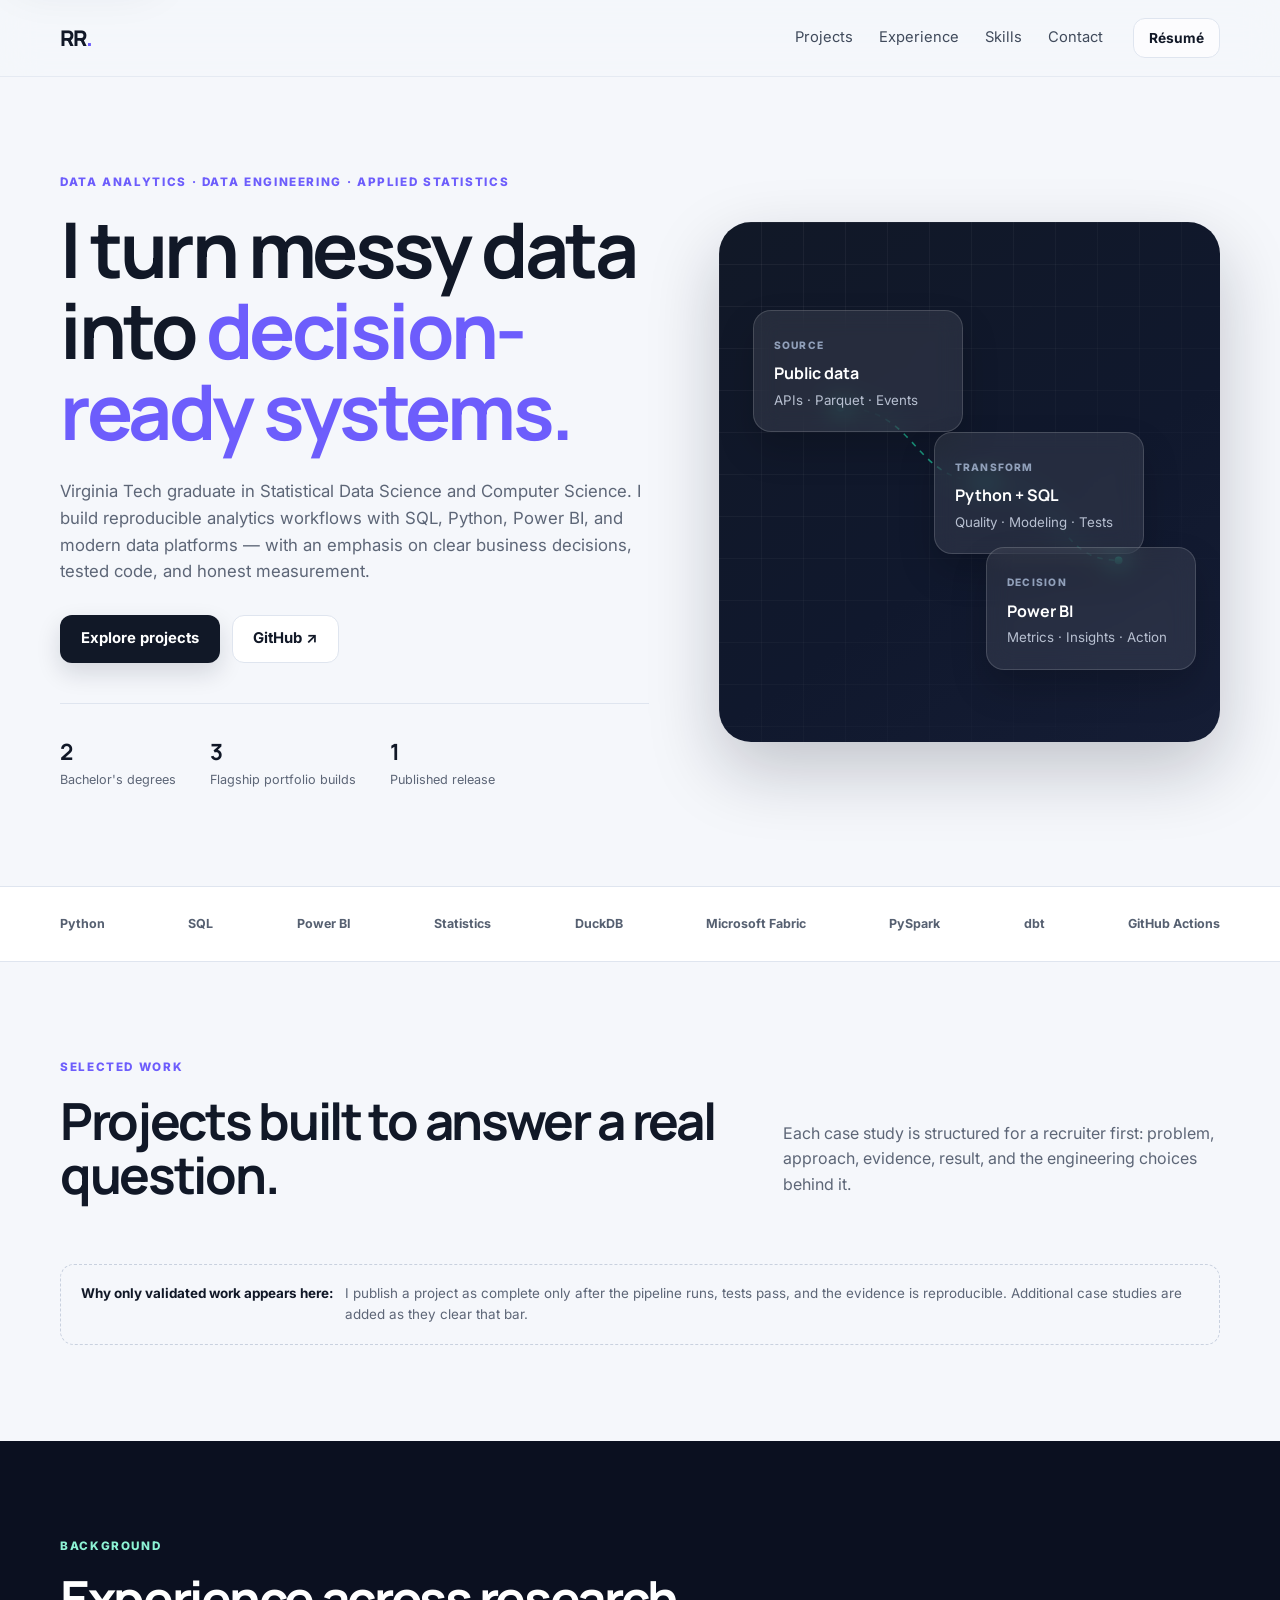
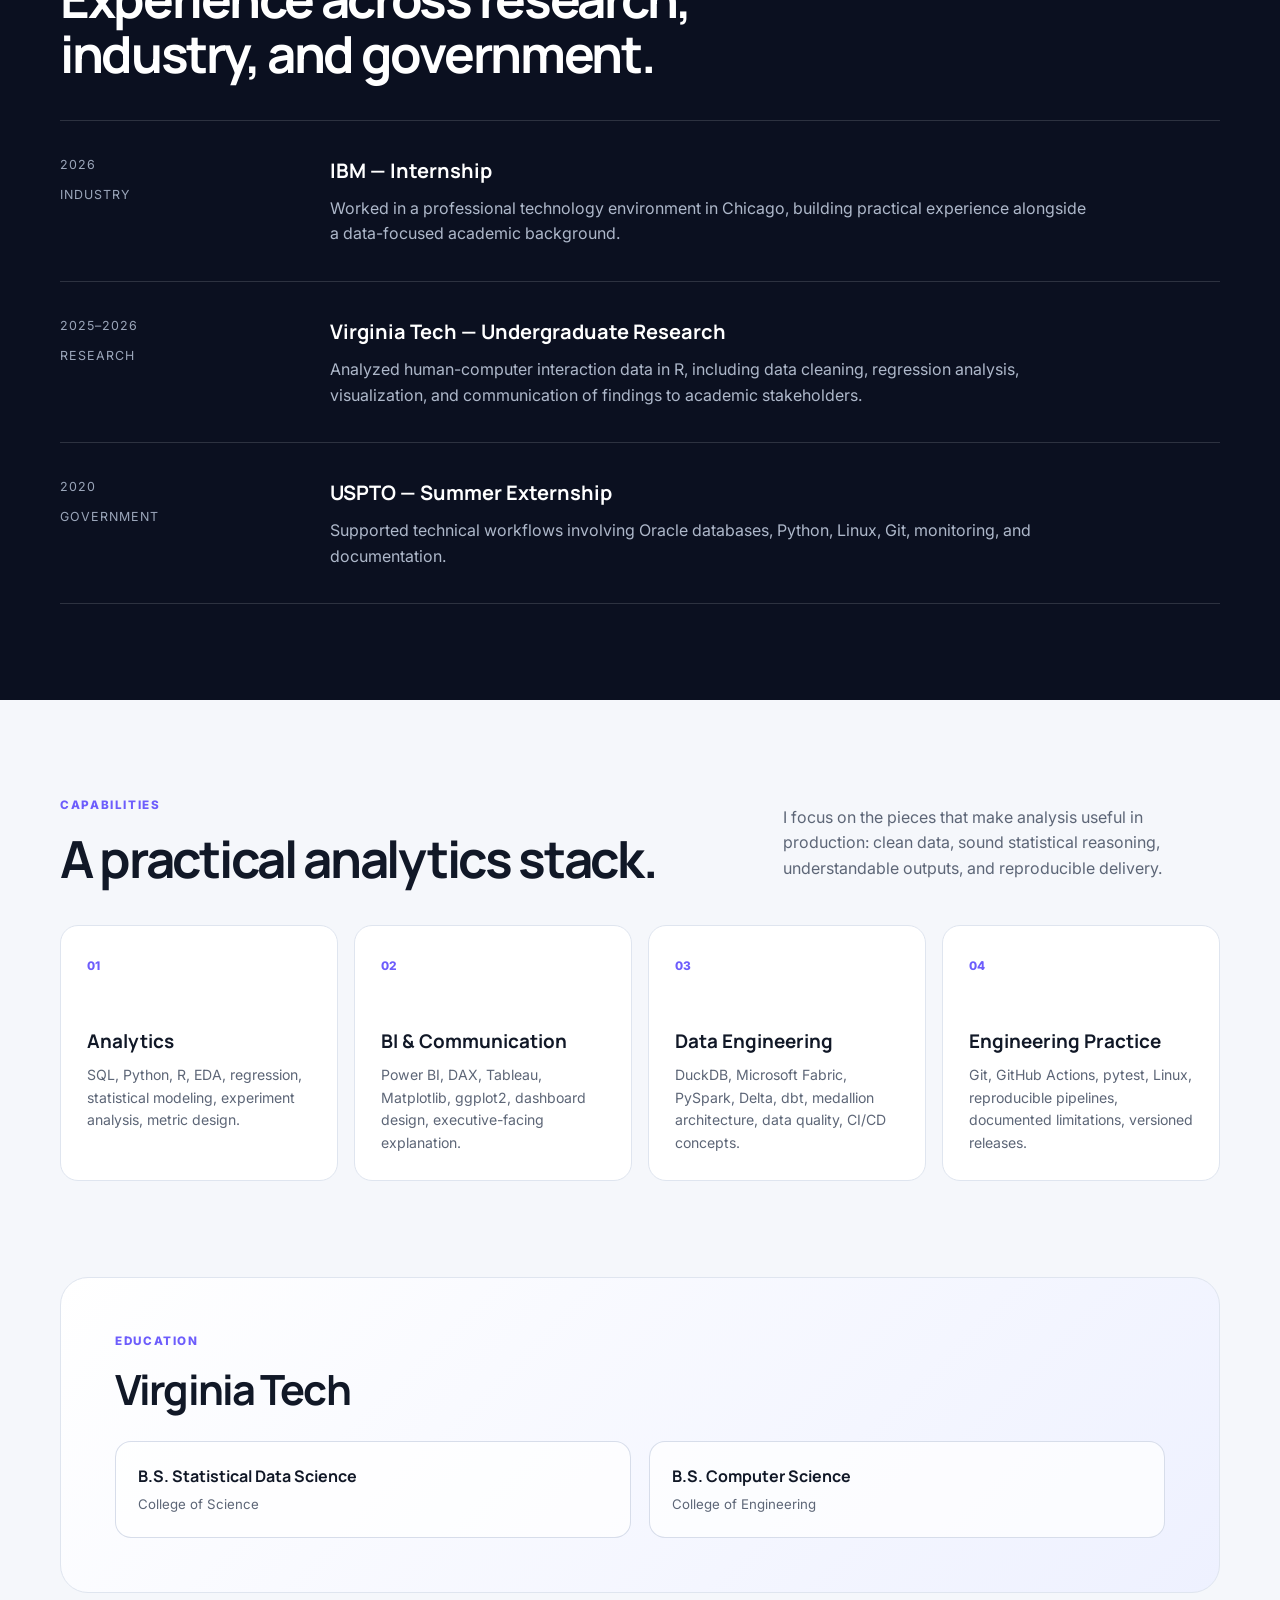
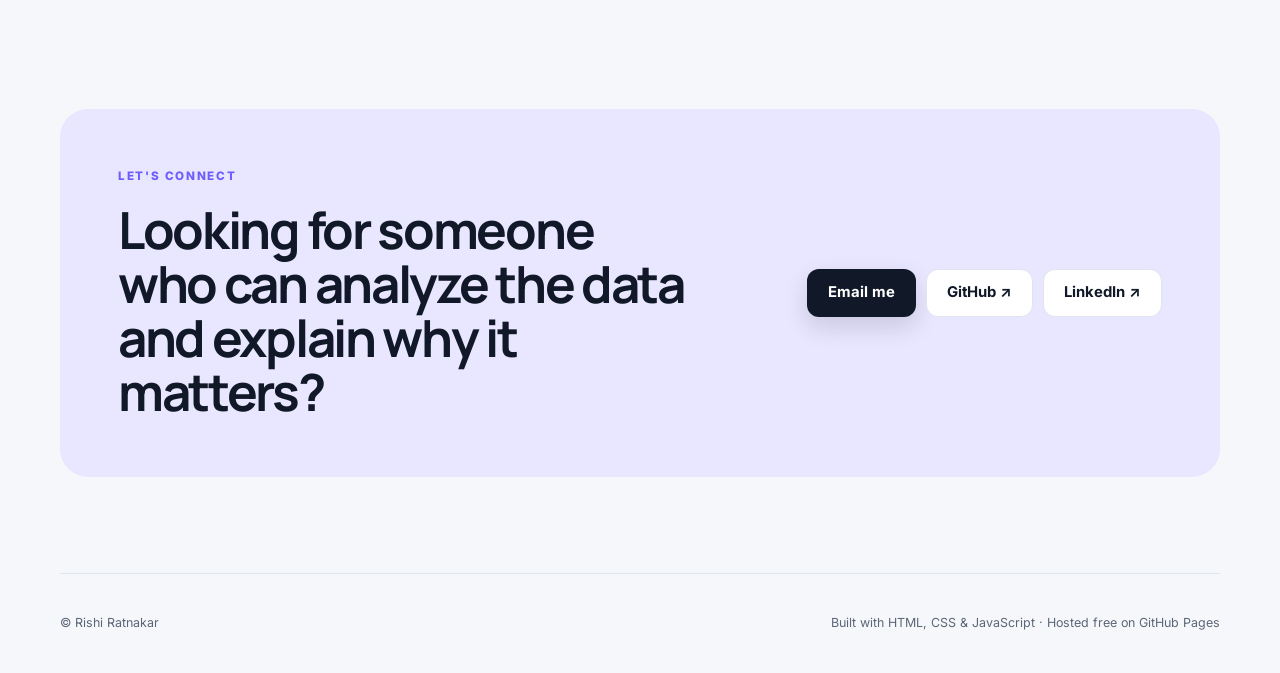
==== index.html @ 507c03f2 "Add portfolio website" ====
<!doctype html>
<html lang="en">
<head>
  <meta charset="utf-8" />
  <meta name="viewport" content="width=device-width, initial-scale=1" />
  <meta name="description" content="Rishi Ratnakar — data analytics, engineering, and applied statistics portfolio." />
  <meta name="theme-color" content="#0b1020" />
  <title>Rishi Ratnakar | Data & Analytics Portfolio</title>
  <link rel="preconnect" href="https://fonts.googleapis.com">
  <link rel="preconnect" href="https://fonts.gstatic.com" crossorigin>
  <link href="https://fonts.googleapis.com/css2?family=Inter:wght@400;500;600;700&family=Manrope:wght@600;700;800&display=swap" rel="stylesheet">
  <link rel="stylesheet" href="styles.css" />
  <script defer src="site-config.js"></script>
  <script defer src="script.js"></script>
</head>
<body>
  <a class="skip-link" href="#main">Skip to content</a>

  <header class="site-header" id="top">
    <nav class="nav shell" aria-label="Primary navigation">
      <a class="brand" href="#top" aria-label="Rishi Ratnakar home">RR<span>.</span></a>
      <div class="nav-links">
        <a href="#projects">Projects</a>
        <a href="#experience">Experience</a>
        <a href="#skills">Skills</a>
        <a href="#contact">Contact</a>
      </div>
      <a class="button button-small button-ghost resume-link" href="assets/Rishi_Ratnakar_Resume.pdf" target="_blank" rel="noopener">Résumé</a>
    </nav>
  </header>

  <main id="main">
    <section class="hero shell section">
      <div class="hero-copy">
        <p class="eyebrow">DATA ANALYTICS · DATA ENGINEERING · APPLIED STATISTICS</p>
        <h1>I turn messy data into <span>decision-ready systems.</span></h1>
        <p class="hero-lede">Virginia Tech graduate in Statistical Data Science and Computer Science. I build reproducible analytics workflows with SQL, Python, Power BI, and modern data platforms — with an emphasis on clear business decisions, tested code, and honest measurement.</p>
        <div class="hero-actions">
          <a class="button button-primary" href="#projects">Explore projects</a>
          <a class="button button-secondary github-profile" href="https://github.com/RishiRatnakarData" target="_blank" rel="noopener">GitHub ↗</a>
        </div>
        <div class="hero-proof" aria-label="Portfolio strengths">
          <div><strong>2</strong><span>Bachelor's degrees</span></div>
          <div><strong>3</strong><span>Flagship portfolio builds</span></div>
          <div><strong>1</strong><span>Published release</span></div>
        </div>
      </div>

      <div class="hero-visual" aria-label="Illustration of an analytics workflow">
        <div class="visual-grid"></div>
        <div class="pipeline-card source-card">
          <span class="card-kicker">SOURCE</span>
          <strong>Public data</strong>
          <small>APIs · Parquet · Events</small>
        </div>
        <div class="pipeline-card transform-card">
          <span class="card-kicker">TRANSFORM</span>
          <strong>Python + SQL</strong>
          <small>Quality · Modeling · Tests</small>
        </div>
        <div class="pipeline-card decision-card">
          <span class="card-kicker">DECISION</span>
          <strong>Power BI</strong>
          <small>Metrics · Insights · Action</small>
        </div>
        <svg class="pipeline-lines" viewBox="0 0 640 520" aria-hidden="true">
          <path d="M155 165 C255 165 245 260 340 260" />
          <path d="M340 260 C445 260 420 360 510 360" />
          <circle cx="155" cy="165" r="5" /><circle cx="340" cy="260" r="5" /><circle cx="510" cy="360" r="5" />
        </svg>
      </div>
    </section>

    <section class="strip" aria-label="Technology summary">
      <div class="shell tech-strip">
        <span>Python</span><span>SQL</span><span>Power BI</span><span>Statistics</span><span>DuckDB</span><span>Microsoft Fabric</span><span>PySpark</span><span>dbt</span><span>GitHub Actions</span>
      </div>
    </section>

    <section class="section shell" id="projects">
      <div class="section-heading">
        <div>
          <p class="eyebrow">SELECTED WORK</p>
          <h2>Projects built to answer a real question.</h2>
        </div>
        <p>Each case study is structured for a recruiter first: problem, approach, evidence, result, and the engineering choices behind it.</p>
      </div>

      <div class="project-grid" id="project-grid" aria-live="polite"></div>

      <div class="project-note">
        <strong>Why only validated work appears here:</strong>
        <span>I publish a project as complete only after the pipeline runs, tests pass, and the evidence is reproducible. Additional case studies are added as they clear that bar.</span>
      </div>
    </section>

    <section class="section section-dark" id="experience">
      <div class="shell">
        <div class="section-heading inverted">
          <div>
            <p class="eyebrow">BACKGROUND</p>
            <h2>Experience across research, industry, and government.</h2>
          </div>
        </div>

        <div class="timeline">
          <article class="timeline-item">
            <div class="timeline-meta"><span>2026</span><span>Industry</span></div>
            <div><h3>IBM — Internship</h3><p>Worked in a professional technology environment in Chicago, building practical experience alongside a data-focused academic background.</p></div>
          </article>
          <article class="timeline-item">
            <div class="timeline-meta"><span>2025–2026</span><span>Research</span></div>
            <div><h3>Virginia Tech — Undergraduate Research</h3><p>Analyzed human-computer interaction data in R, including data cleaning, regression analysis, visualization, and communication of findings to academic stakeholders.</p></div>
          </article>
          <article class="timeline-item">
            <div class="timeline-meta"><span>2020</span><span>Government</span></div>
            <div><h3>USPTO — Summer Externship</h3><p>Supported technical workflows involving Oracle databases, Python, Linux, Git, monitoring, and documentation.</p></div>
          </article>
        </div>
      </div>
    </section>

    <section class="section shell" id="skills">
      <div class="section-heading">
        <div>
          <p class="eyebrow">CAPABILITIES</p>
          <h2>A practical analytics stack.</h2>
        </div>
        <p>I focus on the pieces that make analysis useful in production: clean data, sound statistical reasoning, understandable outputs, and reproducible delivery.</p>
      </div>

      <div class="skills-grid">
        <article class="skill-card"><span>01</span><h3>Analytics</h3><p>SQL, Python, R, EDA, regression, statistical modeling, experiment analysis, metric design.</p></article>
        <article class="skill-card"><span>02</span><h3>BI & Communication</h3><p>Power BI, DAX, Tableau, Matplotlib, ggplot2, dashboard design, executive-facing explanation.</p></article>
        <article class="skill-card"><span>03</span><h3>Data Engineering</h3><p>DuckDB, Microsoft Fabric, PySpark, Delta, dbt, medallion architecture, data quality, CI/CD concepts.</p></article>
        <article class="skill-card"><span>04</span><h3>Engineering Practice</h3><p>Git, GitHub Actions, pytest, Linux, reproducible pipelines, documented limitations, versioned releases.</p></article>
      </div>
    </section>

    <section class="section shell education">
      <div class="education-card">
        <p class="eyebrow">EDUCATION</p>
        <h2>Virginia Tech</h2>
        <div class="degree-grid">
          <div><strong>B.S. Statistical Data Science</strong><span>College of Science</span></div>
          <div><strong>B.S. Computer Science</strong><span>College of Engineering</span></div>
        </div>
      </div>
    </section>

    <section class="section contact-section" id="contact">
      <div class="shell contact-card">
        <div>
          <p class="eyebrow">LET'S CONNECT</p>
          <h2>Looking for someone who can analyze the data and explain why it matters?</h2>
        </div>
        <div class="contact-actions">
          <a class="button button-primary email-link" href="mailto:torishiratnakar@gmail.com">Email me</a>
          <a class="button button-secondary github-profile" href="https://github.com/RishiRatnakarData" target="_blank" rel="noopener">GitHub ↗</a>
          <a class="button button-secondary linkedin-link" href="#" target="_blank" rel="noopener" hidden>LinkedIn ↗</a>
        </div>
      </div>
    </section>
  </main>

  <footer class="footer shell">
    <span>© <span id="year"></span> Rishi Ratnakar</span>
    <span>Built with HTML, CSS & JavaScript · Hosted free on GitHub Pages</span>
  </footer>
</body>
</html>
---- styles.css ----
:root {
  --bg: #f5f7fb;
  --surface: #ffffff;
  --surface-2: #eef2f8;
  --ink: #111827;
  --muted: #5d6677;
  --line: #dfe5ef;
  --dark: #0b1020;
  --dark-2: #10182d;
  --accent: #6d5dfc;
  --accent-2: #21d4a7;
  --accent-soft: #ece9ff;
  --max: 1160px;
  --radius: 22px;
  --shadow: 0 18px 50px rgba(27, 36, 56, 0.09);
}

* { box-sizing: border-box; }
html { scroll-behavior: smooth; }
body { margin: 0; background: var(--bg); color: var(--ink); font-family: Inter, system-ui, sans-serif; line-height: 1.6; }
a { color: inherit; text-decoration: none; }
button, a { -webkit-tap-highlight-color: transparent; }
.shell { width: min(calc(100% - 40px), var(--max)); margin-inline: auto; }
.section { padding: 96px 0; }
.skip-link { position: fixed; left: 16px; top: -80px; padding: 10px 14px; background: #fff; z-index: 999; border-radius: 10px; box-shadow: var(--shadow); }
.skip-link:focus { top: 16px; }

.site-header { position: sticky; top: 0; z-index: 50; backdrop-filter: blur(18px); background: rgba(245,247,251,.82); border-bottom: 1px solid rgba(223,229,239,.72); }
.nav { min-height: 76px; display: flex; align-items: center; gap: 30px; }
.brand { font-family: Manrope, sans-serif; font-weight: 800; font-size: 1.35rem; letter-spacing: -0.04em; }
.brand span { color: var(--accent); }
.nav-links { display: flex; gap: 26px; margin-left: auto; font-size: .92rem; color: #414b5c; }
.nav-links a:hover { color: var(--ink); }

.button { display: inline-flex; align-items: center; justify-content: center; min-height: 48px; padding: 0 20px; border-radius: 12px; font-weight: 700; font-size: .93rem; transition: transform .18s ease, box-shadow .18s ease, background .18s ease; border: 1px solid transparent; }
.button:hover { transform: translateY(-2px); }
.button-primary { background: var(--ink); color: #fff; box-shadow: 0 10px 24px rgba(17,24,39,.14); }
.button-primary:hover { background: #253045; }
.button-secondary { background: #fff; border-color: var(--line); }
.button-secondary:hover { box-shadow: var(--shadow); }
.button-ghost { border-color: var(--line); background: rgba(255,255,255,.6); }
.button-small { min-height: 40px; padding: 0 15px; font-size: .86rem; }

.hero { min-height: 690px; display: grid; grid-template-columns: 1.08fr .92fr; align-items: center; gap: 70px; }
.eyebrow { margin: 0 0 16px; color: var(--accent); font-weight: 800; letter-spacing: .14em; font-size: .73rem; }
.hero h1, .section-heading h2, .education-card h2, .contact-card h2 { font-family: Manrope, sans-serif; letter-spacing: -.045em; line-height: 1.06; }
.hero h1 { margin: 0; font-size: clamp(3.2rem, 6vw, 5.8rem); max-width: 780px; }
.hero h1 span { color: var(--accent); }
.hero-lede { color: var(--muted); max-width: 690px; font-size: 1.05rem; margin: 26px 0 30px; }
.hero-actions { display: flex; gap: 12px; flex-wrap: wrap; }
.hero-proof { display: flex; gap: 34px; margin-top: 40px; padding-top: 30px; border-top: 1px solid var(--line); }
.hero-proof div { display: flex; flex-direction: column; }
.hero-proof strong { font-family: Manrope; font-size: 1.4rem; }
.hero-proof span { color: var(--muted); font-size: .79rem; }

.hero-visual { position: relative; height: 520px; background: linear-gradient(145deg,#111827,#10182d 58%,#151d35); border-radius: 32px; overflow: hidden; box-shadow: 0 28px 70px rgba(13, 20, 37, .22); }
.visual-grid { position: absolute; inset: 0; background-image: linear-gradient(rgba(255,255,255,.055) 1px, transparent 1px), linear-gradient(90deg,rgba(255,255,255,.055) 1px,transparent 1px); background-size: 42px 42px; mask-image: linear-gradient(to bottom right,#000,transparent); }
.pipeline-card { position: absolute; z-index: 2; width: 210px; padding: 20px; border: 1px solid rgba(255,255,255,.15); background: rgba(255,255,255,.09); backdrop-filter: blur(12px); color: #fff; border-radius: 18px; box-shadow: 0 18px 36px rgba(0,0,0,.18); }
.pipeline-card strong, .pipeline-card small { display: block; }
.pipeline-card strong { margin: 5px 0 3px; font-family: Manrope; }
.pipeline-card small { color: #b8c0d1; }
.card-kicker { color: #91a0ba; font-weight: 800; letter-spacing: .12em; font-size: .64rem; }
.source-card { left: 34px; top: 88px; }
.transform-card { left: 215px; top: 210px; }
.decision-card { right: 24px; bottom: 72px; }
.pipeline-lines { position: absolute; inset: 0; width: 100%; height: 100%; }
.pipeline-lines path { stroke: var(--accent-2); stroke-width: 2; fill: none; stroke-dasharray: 7 8; opacity: .7; }
.pipeline-lines circle { fill: var(--accent-2); }

.strip { background: #fff; border-block: 1px solid var(--line); }
.tech-strip { min-height: 74px; display: flex; gap: 28px; align-items: center; justify-content: space-between; overflow-x: auto; color: #566071; font-weight: 700; font-size: .78rem; white-space: nowrap; }

.section-heading { display: grid; grid-template-columns: 1fr .65fr; gap: 50px; align-items: end; margin-bottom: 40px; }
.section-heading h2 { margin: 0; font-size: clamp(2.2rem,4vw,3.6rem); max-width: 740px; }
.section-heading > p { color: var(--muted); margin: 0 0 4px; }

.project-grid { display: grid; grid-template-columns: repeat(12,1fr); gap: 22px; }
.project-card { grid-column: span 6; background: var(--surface); border: 1px solid var(--line); border-radius: var(--radius); overflow: hidden; box-shadow: 0 4px 18px rgba(33,43,63,.03); transition: transform .2s ease, box-shadow .2s ease; }
.project-card:hover { transform: translateY(-4px); box-shadow: var(--shadow); }
.project-card.featured { grid-column: span 12; display: grid; grid-template-columns: 1.05fr .95fr; }
.project-art { min-height: 290px; position: relative; padding: 28px; background: linear-gradient(145deg,#111827,#16203a); overflow: hidden; }
.project-card.featured .project-art { min-height: 440px; }
.project-art::before { content:""; position:absolute; width: 310px; height:310px; border-radius:50%; background: radial-gradient(circle,var(--accent) 0,transparent 67%); opacity:.25; right:-90px; top:-90px; }
.mock-dashboard { position:absolute; inset: 72px 28px 28px; display:grid; grid-template-columns:.8fr 1.2fr; grid-template-rows: 1fr 1fr; gap:10px; transform: rotate(-1.6deg); }
.mock-panel { border-radius: 12px; background: rgba(255,255,255,.10); border:1px solid rgba(255,255,255,.12); padding:12px; }
.mock-panel.wide { grid-row: span 2; }
.mock-bars { height:100%; display:flex; gap:8px; align-items:end; }
.mock-bars i { display:block; width:18%; border-radius:5px 5px 2px 2px; background: linear-gradient(var(--accent-2),rgba(33,212,167,.24)); }
.mock-bars i:nth-child(1){height:46%}.mock-bars i:nth-child(2){height:78%}.mock-bars i:nth-child(3){height:59%}.mock-bars i:nth-child(4){height:88%}.mock-bars i:nth-child(5){height:68%}
.mock-line { position:relative; height:100%; }
.mock-line::after { content:""; position:absolute; inset:45% 8% auto; height:2px; background:var(--accent); transform:rotate(-8deg); box-shadow: 45px 8px 0 var(--accent),90px -4px 0 var(--accent); }
.mock-stat { display:flex; flex-direction:column; justify-content:center; }
.mock-stat strong { color:#fff; font-family:Manrope; font-size:1.75rem; }.mock-stat span{color:#aeb8ca;font-size:.7rem}
.project-number { position:relative; z-index:2; color:#8895aa; font-weight:800; letter-spacing:.12em; font-size:.68rem; }
.project-body { padding: 30px; display: flex; flex-direction: column; }
.project-status { width:max-content; border-radius:999px; padding:7px 10px; background:#e9fbf5; color:#11725b; font-size:.68rem; font-weight:800; letter-spacing:.08em; }
.project-body h3 { margin: 16px 0 10px; font-family: Manrope; font-size: 1.65rem; line-height:1.18; letter-spacing:-.025em; }
.project-body p { margin:0; color:var(--muted); }
.project-tags { display:flex; flex-wrap:wrap; gap:7px; margin:20px 0 26px; }
.project-tags span { border:1px solid var(--line); border-radius:999px; padding:6px 9px; font-size:.72rem; color:#4c5668; background:#fafbfe; }
.project-links { display:flex; gap:16px; margin-top:auto; font-weight:800; font-size:.83rem; }
.project-links a:hover { color:var(--accent); }
.project-note { margin-top:22px; display:flex; gap:12px; align-items:flex-start; padding:18px 20px; border:1px dashed #c9d1df; border-radius:14px; color:var(--muted); font-size:.84rem; }
.project-note strong { color:var(--ink); flex:none; }

.section-dark { background: var(--dark); color:#fff; }
.inverted .eyebrow { color:#8df2d4; }.inverted h2{color:#fff}
.timeline { border-top:1px solid rgba(255,255,255,.14); }
.timeline-item { display:grid; grid-template-columns: 220px 1fr; gap:50px; padding:34px 0; border-bottom:1px solid rgba(255,255,255,.14); }
.timeline-meta { display:flex; gap:10px; flex-direction:column; color:#9ba6ba; font-size:.78rem; text-transform:uppercase; letter-spacing:.08em; }
.timeline-item h3 { margin:0 0 9px; font-family:Manrope; font-size:1.25rem; }
.timeline-item p { margin:0; max-width:760px; color:#aeb8ca; }

.skills-grid { display:grid; grid-template-columns:repeat(4,1fr); gap:16px; }
.skill-card { background:#fff; border:1px solid var(--line); border-radius:18px; padding:26px; min-height:250px; }
.skill-card > span { color:var(--accent); font-weight:800; font-size:.74rem; }
.skill-card h3 { font-family:Manrope; margin:48px 0 8px; font-size:1.18rem; }.skill-card p{margin:0;color:var(--muted);font-size:.88rem}

.education { padding-top: 0; }
.education-card { padding:54px; background:linear-gradient(135deg,#fff,#eef1ff); border:1px solid var(--line); border-radius:28px; }
.education-card h2 { font-size:2.6rem; margin:0 0 30px; }
.degree-grid { display:grid; grid-template-columns:1fr 1fr; gap:18px; }
.degree-grid div { display:flex; flex-direction:column; padding:22px; background:rgba(255,255,255,.72); border:1px solid rgba(209,216,231,.85); border-radius:16px; }
.degree-grid strong { font-family:Manrope; }.degree-grid span{color:var(--muted);font-size:.83rem;margin-top:4px}

.contact-section { padding-top: 20px; }
.contact-card { display:grid; grid-template-columns:1.15fr .85fr; gap:40px; align-items:center; padding:58px; border-radius:28px; background:#e9e6ff; }
.contact-card h2 { margin:0; font-size:clamp(2rem,4vw,3.3rem); }
.contact-actions { display:flex; flex-wrap:wrap; justify-content:flex-end; gap:10px; }
.footer { min-height:100px; display:flex; align-items:center; justify-content:space-between; gap:20px; color:var(--muted); font-size:.78rem; border-top:1px solid var(--line); }

@media (max-width: 900px) {
  .section { padding:72px 0; }
  .nav-links { display:none; }
  .nav .resume-link { margin-left:auto; }
  .hero { grid-template-columns:1fr; gap:34px; padding-top:70px; }
  .hero-visual { height:450px; }
  .section-heading { grid-template-columns:1fr; gap:16px; }
  .project-card, .project-card.featured { grid-column:span 12; display:block; }
  .skills-grid { grid-template-columns:1fr 1fr; }
  .contact-card { grid-template-columns:1fr; }
  .contact-actions { justify-content:flex-start; }
}

@media (max-width: 620px) {
  .shell { width:min(calc(100% - 26px),var(--max)); }
  .hero { min-height:auto; }
  .hero h1 { font-size:3rem; }
  .hero-proof { gap:18px; flex-wrap:wrap; }
  .hero-visual { height:390px; }
  .pipeline-card { width:180px; padding:16px; }
  .source-card {left:16px;top:55px}.transform-card{left:100px;top:165px}.decision-card{right:14px;bottom:42px}
  .timeline-item { grid-template-columns:1fr; gap:14px; }
  .timeline-meta { flex-direction:row; }
  .skills-grid, .degree-grid { grid-template-columns:1fr; }
  .skill-card { min-height:210px; }
  .education-card, .contact-card { padding:30px 24px; }
  .project-note { flex-direction:column; }
  .footer { flex-direction:column; align-items:flex-start; justify-content:center; padding:24px 0; }
}

@media (prefers-reduced-motion: reduce) {
  * { scroll-behavior:auto !important; transition:none !important; }
}
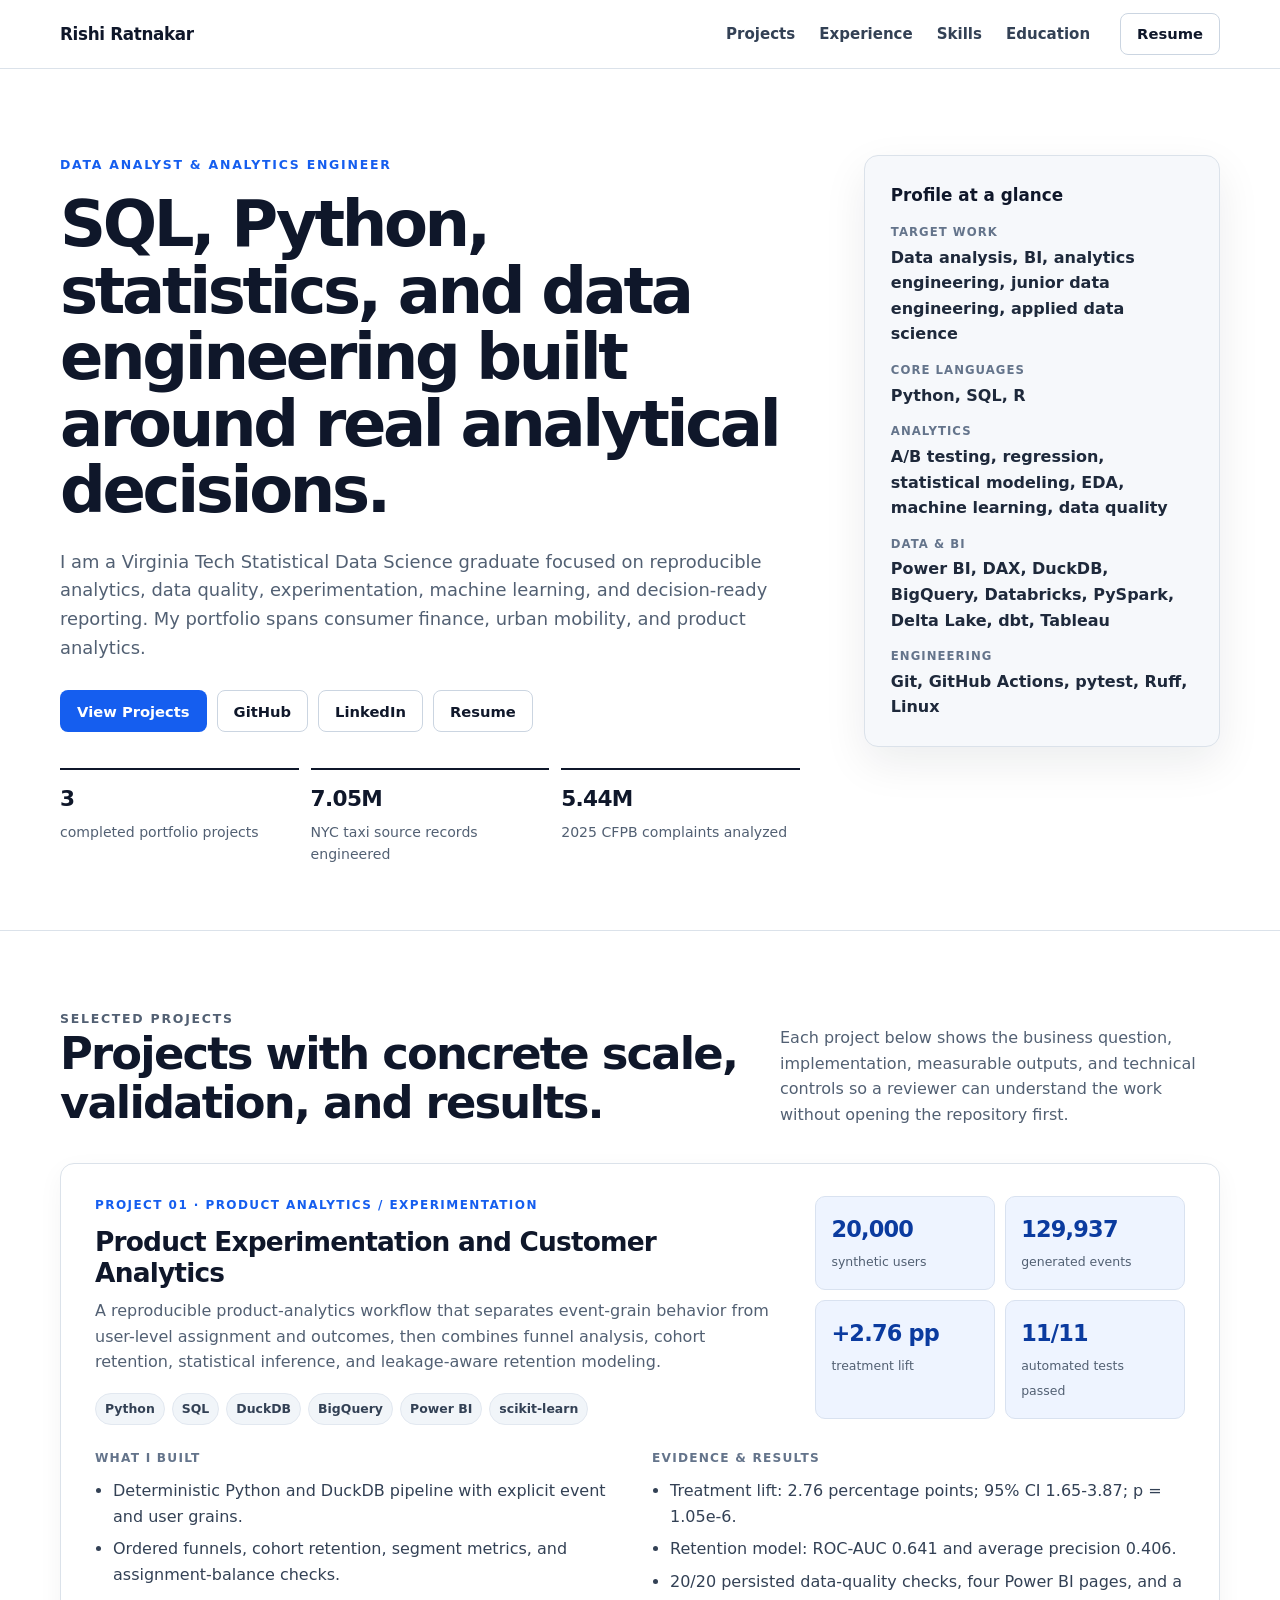
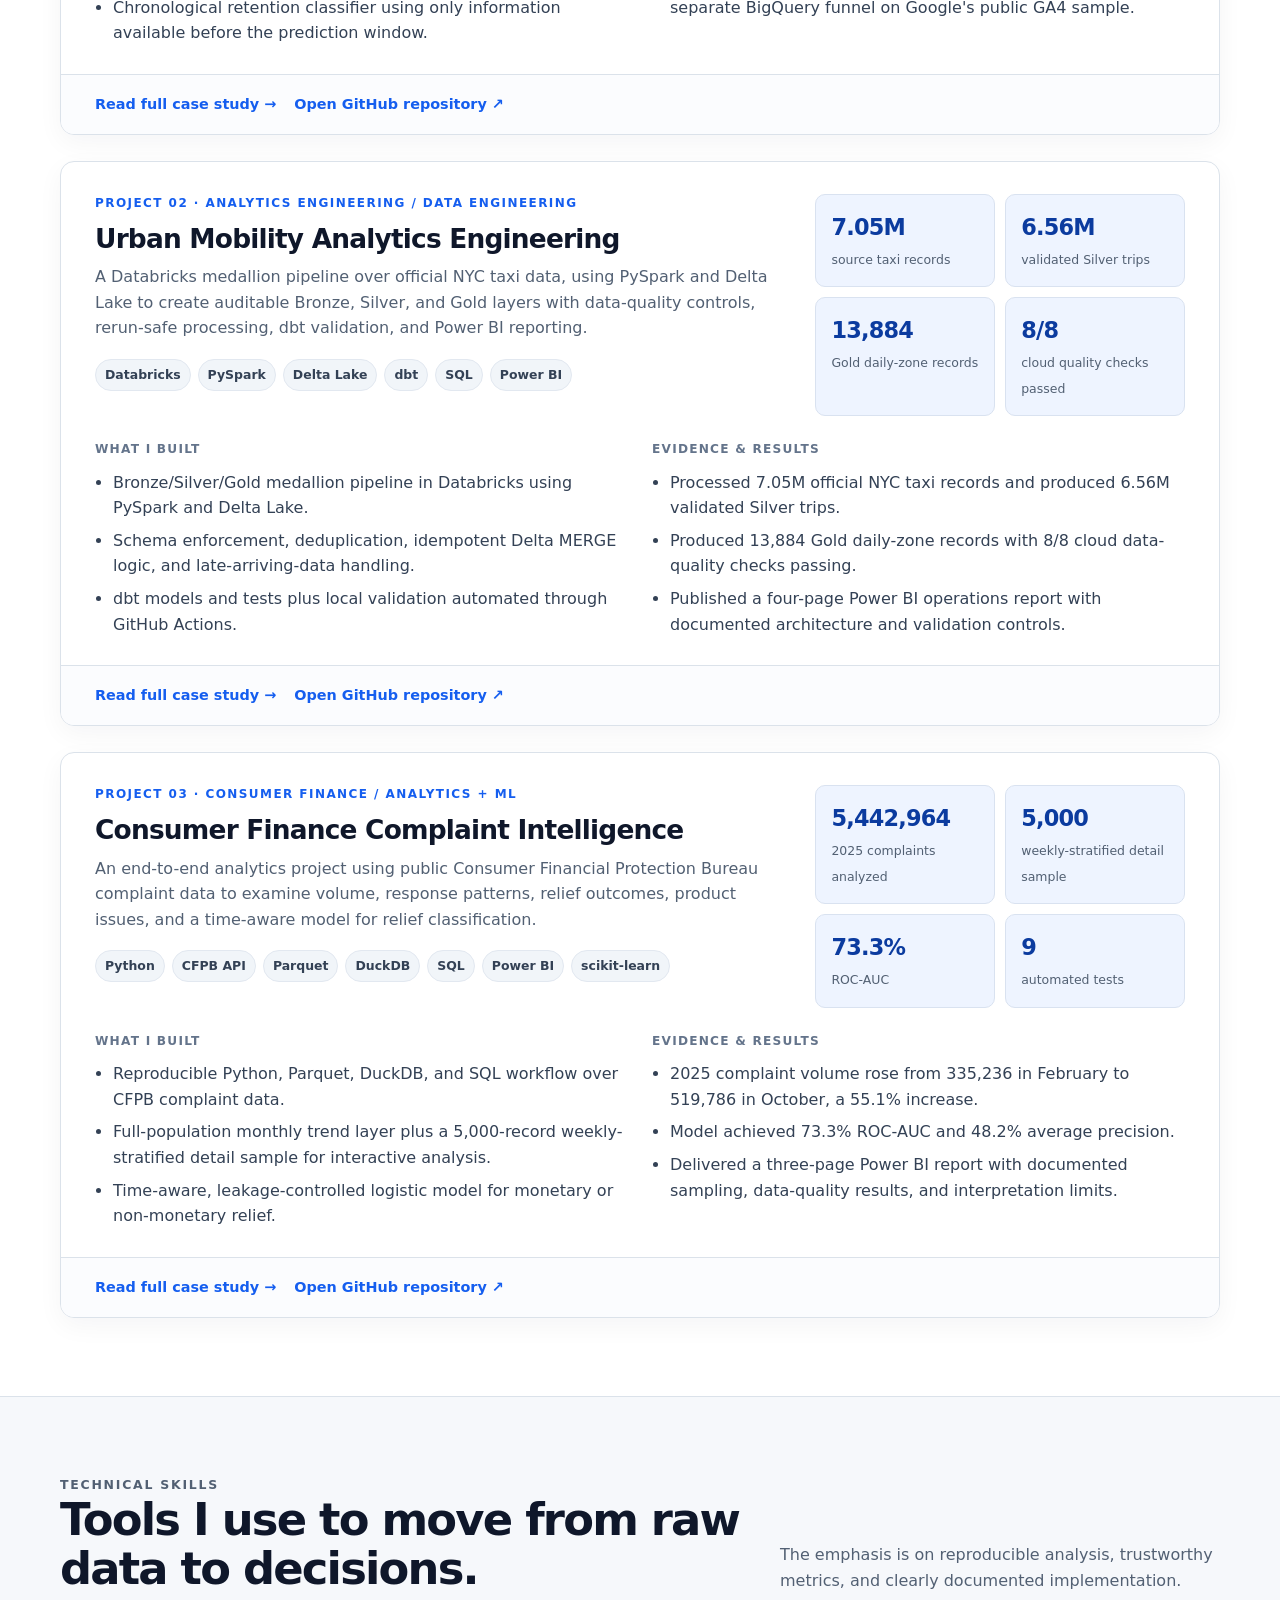
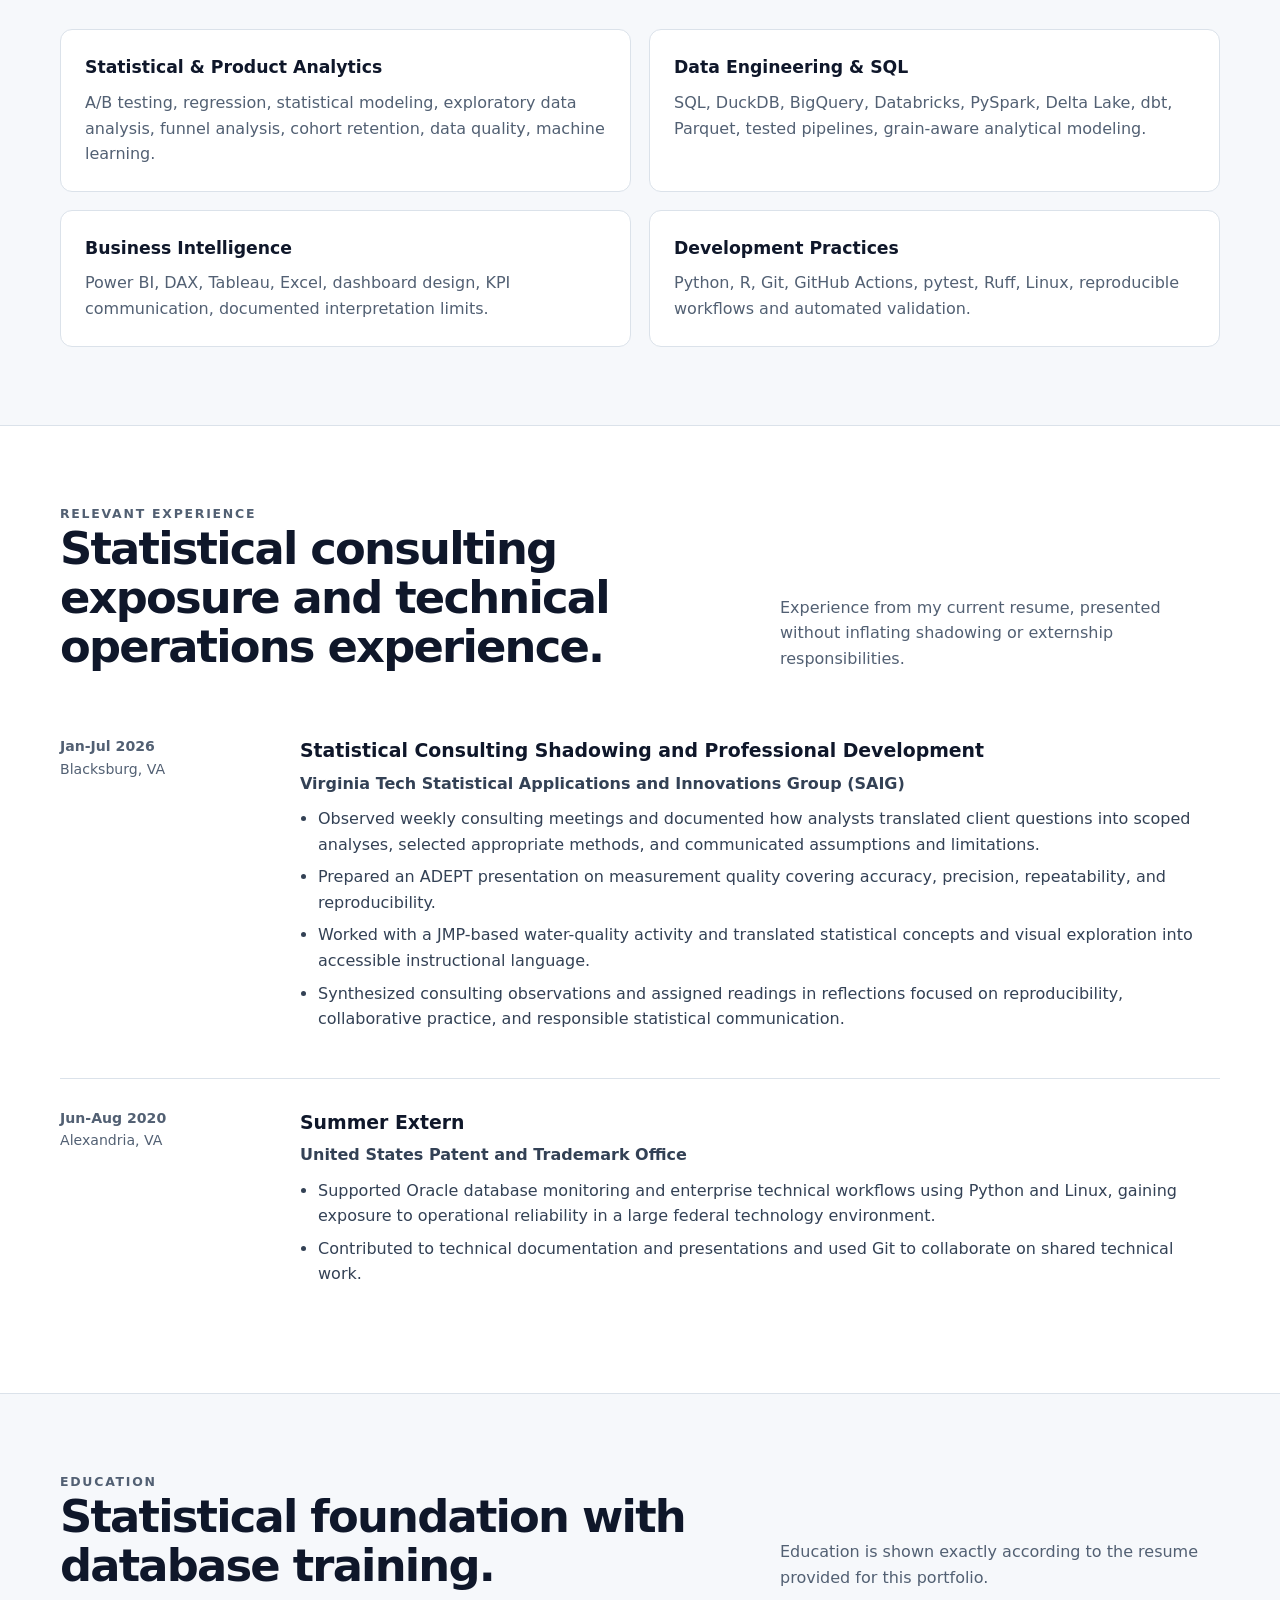
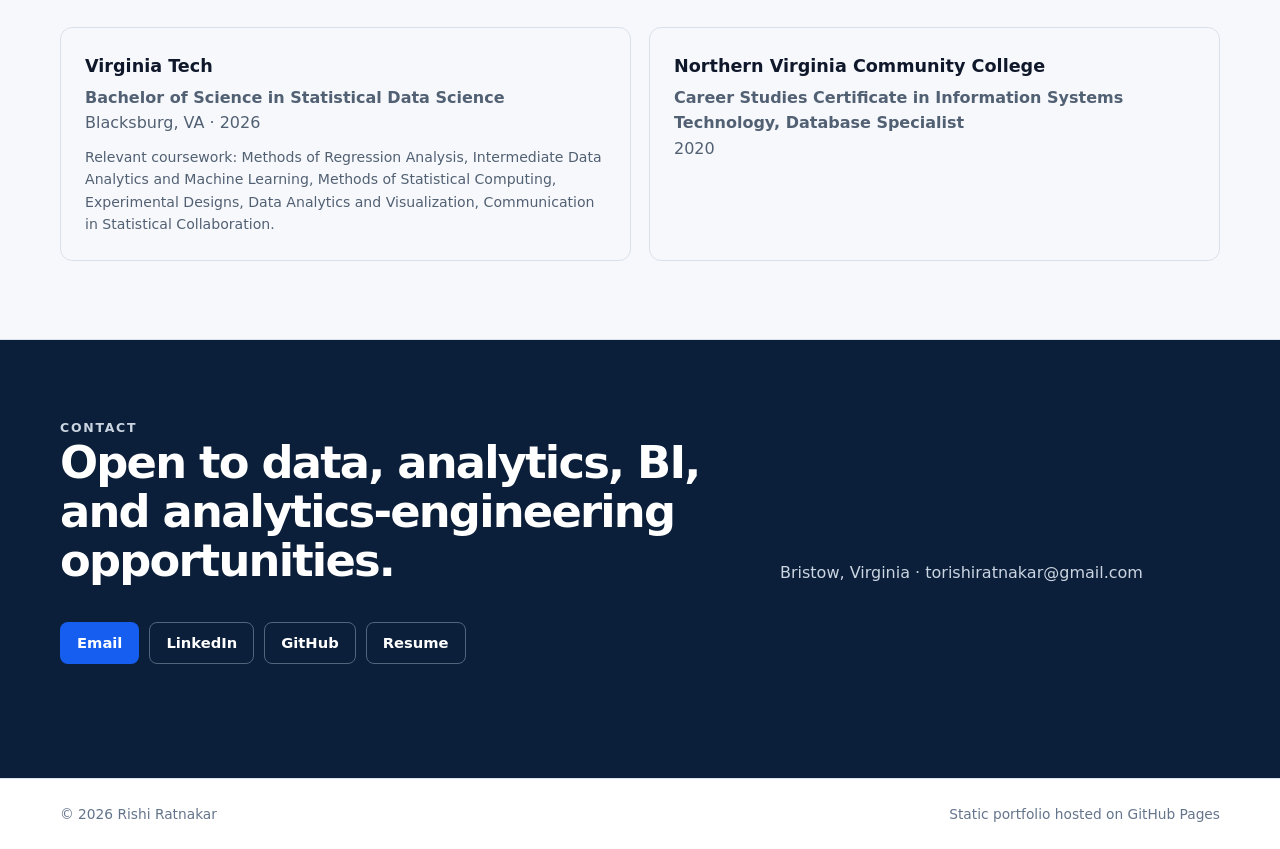
==== commit 92befc1b: "Update professional portfolio website" ====
--- a/index.html
+++ b/index.html
@@ -1,171 +1,171 @@
 <!doctype html>
 <html lang="en">
 <head>
-  <meta charset="utf-8" />
-  <meta name="viewport" content="width=device-width, initial-scale=1" />
-  <meta name="description" content="Rishi Ratnakar — data analytics, engineering, and applied statistics portfolio." />
-  <meta name="theme-color" content="#0b1020" />
-  <title>Rishi Ratnakar | Data & Analytics Portfolio</title>
-  <link rel="preconnect" href="https://fonts.googleapis.com">
-  <link rel="preconnect" href="https://fonts.gstatic.com" crossorigin>
-  <link href="https://fonts.googleapis.com/css2?family=Inter:wght@400;500;600;700&family=Manrope:wght@600;700;800&display=swap" rel="stylesheet">
-  <link rel="stylesheet" href="styles.css" />
-  <script defer src="site-config.js"></script>
-  <script defer src="script.js"></script>
+  <meta charset="utf-8">
+  <meta name="viewport" content="width=device-width,initial-scale=1">
+  <meta name="description" content="Rishi Ratnakar - Data Analyst and Analytics Engineer portfolio featuring product experimentation, urban mobility engineering, and consumer finance analytics projects.">
+  <title>Rishi Ratnakar | Data Analyst & Analytics Engineer</title>
+  <link rel="stylesheet" href="styles.css">
 </head>
 <body>
-  <a class="skip-link" href="#main">Skip to content</a>
+<header class="site-header">
+  <nav class="nav shell" aria-label="Primary navigation">
+    <a class="brand" href="#top">Rishi Ratnakar</a>
+    <div class="nav-links">
+      <a href="#projects">Projects</a><a href="#experience">Experience</a><a href="#skills">Skills</a><a href="#education">Education</a>
+    </div>
+    <a class="button button-secondary" href="resume.pdf" target="_blank" rel="noopener">Resume</a>
+  </nav>
+</header>
+<main id="top">
+<section class="hero">
+  <div class="shell hero-grid">
+    <div>
+      <p class="kicker">Data Analyst & Analytics Engineer</p>
+      <h1>SQL, Python, statistics, and data engineering built around real analytical decisions.</h1>
+      <p class="hero-lede">I am a Virginia Tech Statistical Data Science graduate focused on reproducible analytics, data quality, experimentation, machine learning, and decision-ready reporting. My portfolio spans consumer finance, urban mobility, and product analytics.</p>
+      <div class="actions">
+        <a class="button button-primary" href="#projects">View Projects</a>
+        <a class="button button-secondary" href="https://github.com/RishiRatnakarData" target="_blank" rel="noopener">GitHub</a>
+        <a class="button button-secondary" href="https://www.linkedin.com/in/rishi-ratnakar/" target="_blank" rel="noopener">LinkedIn</a>
+        <a class="button button-secondary" href="resume.pdf" target="_blank" rel="noopener">Resume</a>
+      </div>
+      <div class="quick-facts">
+        <div class="fact"><strong>3</strong><span>completed portfolio projects</span></div>
+        <div class="fact"><strong>7.05M</strong><span>NYC taxi source records engineered</span></div>
+        <div class="fact"><strong>5.44M</strong><span>2025 CFPB complaints analyzed</span></div>
+      </div>
+    </div>
+    <aside class="profile-panel" aria-label="Profile summary">
+      <h2>Profile at a glance</h2>
+      <dl>
+        <div><dt>Target work</dt><dd>Data analysis, BI, analytics engineering, junior data engineering, applied data science</dd></div>
+        <div><dt>Core languages</dt><dd>Python, SQL, R</dd></div>
+        <div><dt>Analytics</dt><dd>A/B testing, regression, statistical modeling, EDA, machine learning, data quality</dd></div>
+        <div><dt>Data & BI</dt><dd>Power BI, DAX, DuckDB, BigQuery, Databricks, PySpark, Delta Lake, dbt, Tableau</dd></div>
+        <div><dt>Engineering</dt><dd>Git, GitHub Actions, pytest, Ruff, Linux</dd></div>
+      </dl>
+    </aside>
+  </div>
+</section>
 
-  <header class="site-header" id="top">
-    <nav class="nav shell" aria-label="Primary navigation">
-      <a class="brand" href="#top" aria-label="Rishi Ratnakar home">RR<span>.</span></a>
-      <div class="nav-links">
-        <a href="#projects">Projects</a>
-        <a href="#experience">Experience</a>
-        <a href="#skills">Skills</a>
-        <a href="#contact">Contact</a>
-      </div>
-      <a class="button button-small button-ghost resume-link" href="assets/Rishi_Ratnakar_Resume.pdf" target="_blank" rel="noopener">Résumé</a>
-    </nav>
-  </header>
+<section class="section" id="projects">
+  <div class="shell">
+    <div class="section-head">
+      <div><p class="kicker">Selected Projects</p><h2>Projects with concrete scale, validation, and results.</h2></div>
+      <p>Each project below shows the business question, implementation, measurable outputs, and technical controls so a reviewer can understand the work without opening the repository first.</p>
+    </div>
+    <div class="projects">
 
-  <main id="main">
-    <section class="hero shell section">
-      <div class="hero-copy">
-        <p class="eyebrow">DATA ANALYTICS · DATA ENGINEERING · APPLIED STATISTICS</p>
-        <h1>I turn messy data into <span>decision-ready systems.</span></h1>
-        <p class="hero-lede">Virginia Tech graduate in Statistical Data Science and Computer Science. I build reproducible analytics workflows with SQL, Python, Power BI, and modern data platforms — with an emphasis on clear business decisions, tested code, and honest measurement.</p>
-        <div class="hero-actions">
-          <a class="button button-primary" href="#projects">Explore projects</a>
-          <a class="button button-secondary github-profile" href="https://github.com/RishiRatnakarData" target="_blank" rel="noopener">GitHub ↗</a>
-        </div>
-        <div class="hero-proof" aria-label="Portfolio strengths">
-          <div><strong>2</strong><span>Bachelor's degrees</span></div>
-          <div><strong>3</strong><span>Flagship portfolio builds</span></div>
-          <div><strong>1</strong><span>Published release</span></div>
-        </div>
-      </div>
-
-      <div class="hero-visual" aria-label="Illustration of an analytics workflow">
-        <div class="visual-grid"></div>
-        <div class="pipeline-card source-card">
-          <span class="card-kicker">SOURCE</span>
-          <strong>Public data</strong>
-          <small>APIs · Parquet · Events</small>
-        </div>
-        <div class="pipeline-card transform-card">
-          <span class="card-kicker">TRANSFORM</span>
-          <strong>Python + SQL</strong>
-          <small>Quality · Modeling · Tests</small>
-        </div>
-        <div class="pipeline-card decision-card">
-          <span class="card-kicker">DECISION</span>
-          <strong>Power BI</strong>
-          <small>Metrics · Insights · Action</small>
-        </div>
-        <svg class="pipeline-lines" viewBox="0 0 640 520" aria-hidden="true">
-          <path d="M155 165 C255 165 245 260 340 260" />
-          <path d="M340 260 C445 260 420 360 510 360" />
-          <circle cx="155" cy="165" r="5" /><circle cx="340" cy="260" r="5" /><circle cx="510" cy="360" r="5" />
-        </svg>
-      </div>
-    </section>
-
-    <section class="strip" aria-label="Technology summary">
-      <div class="shell tech-strip">
-        <span>Python</span><span>SQL</span><span>Power BI</span><span>Statistics</span><span>DuckDB</span><span>Microsoft Fabric</span><span>PySpark</span><span>dbt</span><span>GitHub Actions</span>
-      </div>
-    </section>
-
-    <section class="section shell" id="projects">
-      <div class="section-heading">
-        <div>
-          <p class="eyebrow">SELECTED WORK</p>
-          <h2>Projects built to answer a real question.</h2>
-        </div>
-        <p>Each case study is structured for a recruiter first: problem, approach, evidence, result, and the engineering choices behind it.</p>
-      </div>
-
-      <div class="project-grid" id="project-grid" aria-live="polite"></div>
-
-      <div class="project-note">
-        <strong>Why only validated work appears here:</strong>
-        <span>I publish a project as complete only after the pipeline runs, tests pass, and the evidence is reproducible. Additional case studies are added as they clear that bar.</span>
-      </div>
-    </section>
-
-    <section class="section section-dark" id="experience">
-      <div class="shell">
-        <div class="section-heading inverted">
+      <article class="project">
+        <div class="project-top">
           <div>
-            <p class="eyebrow">BACKGROUND</p>
-            <h2>Experience across research, industry, and government.</h2>
+            <div class="project-index">Project 01 · Product Analytics / Experimentation</div>
+            <h3>Product Experimentation and Customer Analytics</h3>
+            <p class="project-summary">A reproducible product-analytics workflow that separates event-grain behavior from user-level assignment and outcomes, then combines funnel analysis, cohort retention, statistical inference, and leakage-aware retention modeling.</p>
+            <div class="stack"><span>Python</span><span>SQL</span><span>DuckDB</span><span>BigQuery</span><span>Power BI</span><span>scikit-learn</span></div>
+          </div>
+          <div class="metrics">
+            <div class="metric"><strong>20,000</strong><span>synthetic users</span></div>
+            <div class="metric"><strong>129,937</strong><span>generated events</span></div>
+            <div class="metric"><strong>+2.76 pp</strong><span>treatment lift</span></div>
+            <div class="metric"><strong>11/11</strong><span>automated tests passed</span></div>
           </div>
         </div>
+        <div class="project-details">
+          <div><h4>What I built</h4><ul><li>Deterministic Python and DuckDB pipeline with explicit event and user grains.</li><li>Ordered funnels, cohort retention, segment metrics, and assignment-balance checks.</li><li>Chronological retention classifier using only information available before the prediction window.</li></ul></div>
+          <div><h4>Evidence & results</h4><ul><li>Treatment lift: 2.76 percentage points; 95% CI 1.65-3.87; p = 1.05e-6.</li><li>Retention model: ROC-AUC 0.641 and average precision 0.406.</li><li>20/20 persisted data-quality checks, four Power BI pages, and a separate BigQuery funnel on Google's public GA4 sample.</li></ul></div>
+        </div>
+        <div class="project-footer"><a href="projects/product-experimentation-analytics.html">Read full case study →</a><a href="https://github.com/RishiRatnakarData/product-experimentation-analytics" target="_blank" rel="noopener">Open GitHub repository ↗</a></div>
+      </article>
 
-        <div class="timeline">
-          <article class="timeline-item">
-            <div class="timeline-meta"><span>2026</span><span>Industry</span></div>
-            <div><h3>IBM — Internship</h3><p>Worked in a professional technology environment in Chicago, building practical experience alongside a data-focused academic background.</p></div>
-          </article>
-          <article class="timeline-item">
-            <div class="timeline-meta"><span>2025–2026</span><span>Research</span></div>
-            <div><h3>Virginia Tech — Undergraduate Research</h3><p>Analyzed human-computer interaction data in R, including data cleaning, regression analysis, visualization, and communication of findings to academic stakeholders.</p></div>
-          </article>
-          <article class="timeline-item">
-            <div class="timeline-meta"><span>2020</span><span>Government</span></div>
-            <div><h3>USPTO — Summer Externship</h3><p>Supported technical workflows involving Oracle databases, Python, Linux, Git, monitoring, and documentation.</p></div>
-          </article>
+      <article class="project">
+        <div class="project-top">
+          <div>
+            <div class="project-index">Project 02 · Analytics Engineering / Data Engineering</div>
+            <h3>Urban Mobility Analytics Engineering</h3>
+            <p class="project-summary">A Databricks medallion pipeline over official NYC taxi data, using PySpark and Delta Lake to create auditable Bronze, Silver, and Gold layers with data-quality controls, rerun-safe processing, dbt validation, and Power BI reporting.</p>
+            <div class="stack"><span>Databricks</span><span>PySpark</span><span>Delta Lake</span><span>dbt</span><span>SQL</span><span>Power BI</span></div>
+          </div>
+          <div class="metrics">
+            <div class="metric"><strong>7.05M</strong><span>source taxi records</span></div>
+            <div class="metric"><strong>6.56M</strong><span>validated Silver trips</span></div>
+            <div class="metric"><strong>13,884</strong><span>Gold daily-zone records</span></div>
+            <div class="metric"><strong>8/8</strong><span>cloud quality checks passed</span></div>
+          </div>
         </div>
-      </div>
-    </section>
+        <div class="project-details">
+          <div><h4>What I built</h4><ul><li>Bronze/Silver/Gold medallion pipeline in Databricks using PySpark and Delta Lake.</li><li>Schema enforcement, deduplication, idempotent Delta MERGE logic, and late-arriving-data handling.</li><li>dbt models and tests plus local validation automated through GitHub Actions.</li></ul></div>
+          <div><h4>Evidence & results</h4><ul><li>Processed 7.05M official NYC taxi records and produced 6.56M validated Silver trips.</li><li>Produced 13,884 Gold daily-zone records with 8/8 cloud data-quality checks passing.</li><li>Published a four-page Power BI operations report with documented architecture and validation controls.</li></ul></div>
+        </div>
+        <div class="project-footer"><a href="projects/urban-mobility-analytics-engineering.html">Read full case study →</a><a href="https://github.com/RishiRatnakarData/urban-mobility-analytics-engineering" target="_blank" rel="noopener">Open GitHub repository ↗</a></div>
+      </article>
 
-    <section class="section shell" id="skills">
-      <div class="section-heading">
-        <div>
-          <p class="eyebrow">CAPABILITIES</p>
-          <h2>A practical analytics stack.</h2>
+      <article class="project">
+        <div class="project-top">
+          <div>
+            <div class="project-index">Project 03 · Consumer Finance / Analytics + ML</div>
+            <h3>Consumer Finance Complaint Intelligence</h3>
+            <p class="project-summary">An end-to-end analytics project using public Consumer Financial Protection Bureau complaint data to examine volume, response patterns, relief outcomes, product issues, and a time-aware model for relief classification.</p>
+            <div class="stack"><span>Python</span><span>CFPB API</span><span>Parquet</span><span>DuckDB</span><span>SQL</span><span>Power BI</span><span>scikit-learn</span></div>
+          </div>
+          <div class="metrics">
+            <div class="metric"><strong>5,442,964</strong><span>2025 complaints analyzed</span></div>
+            <div class="metric"><strong>5,000</strong><span>weekly-stratified detail sample</span></div>
+            <div class="metric"><strong>73.3%</strong><span>ROC-AUC</span></div>
+            <div class="metric"><strong>9</strong><span>automated tests</span></div>
+          </div>
         </div>
-        <p>I focus on the pieces that make analysis useful in production: clean data, sound statistical reasoning, understandable outputs, and reproducible delivery.</p>
-      </div>
+        <div class="project-details">
+          <div><h4>What I built</h4><ul><li>Reproducible Python, Parquet, DuckDB, and SQL workflow over CFPB complaint data.</li><li>Full-population monthly trend layer plus a 5,000-record weekly-stratified detail sample for interactive analysis.</li><li>Time-aware, leakage-controlled logistic model for monetary or non-monetary relief.</li></ul></div>
+          <div><h4>Evidence & results</h4><ul><li>2025 complaint volume rose from 335,236 in February to 519,786 in October, a 55.1% increase.</li><li>Model achieved 73.3% ROC-AUC and 48.2% average precision.</li><li>Delivered a three-page Power BI report with documented sampling, data-quality results, and interpretation limits.</li></ul></div>
+        </div>
+        <div class="project-footer"><a href="projects/consumer-complaint-intelligence.html">Read full case study →</a><a href="https://github.com/RishiRatnakarData/consumer-complaint-intelligence" target="_blank" rel="noopener">Open GitHub repository ↗</a></div>
+      </article>
 
-      <div class="skills-grid">
-        <article class="skill-card"><span>01</span><h3>Analytics</h3><p>SQL, Python, R, EDA, regression, statistical modeling, experiment analysis, metric design.</p></article>
-        <article class="skill-card"><span>02</span><h3>BI & Communication</h3><p>Power BI, DAX, Tableau, Matplotlib, ggplot2, dashboard design, executive-facing explanation.</p></article>
-        <article class="skill-card"><span>03</span><h3>Data Engineering</h3><p>DuckDB, Microsoft Fabric, PySpark, Delta, dbt, medallion architecture, data quality, CI/CD concepts.</p></article>
-        <article class="skill-card"><span>04</span><h3>Engineering Practice</h3><p>Git, GitHub Actions, pytest, Linux, reproducible pipelines, documented limitations, versioned releases.</p></article>
-      </div>
-    </section>
+    </div>
+  </div>
+</section>
 
-    <section class="section shell education">
-      <div class="education-card">
-        <p class="eyebrow">EDUCATION</p>
-        <h2>Virginia Tech</h2>
-        <div class="degree-grid">
-          <div><strong>B.S. Statistical Data Science</strong><span>College of Science</span></div>
-          <div><strong>B.S. Computer Science</strong><span>College of Engineering</span></div>
-        </div>
-      </div>
-    </section>
+<section class="section section-muted" id="skills">
+  <div class="shell">
+    <div class="section-head"><div><p class="kicker">Technical Skills</p><h2>Tools I use to move from raw data to decisions.</h2></div><p>The emphasis is on reproducible analysis, trustworthy metrics, and clearly documented implementation.</p></div>
+    <div class="grid-2">
+      <article class="cap-card"><h3>Statistical & Product Analytics</h3><p>A/B testing, regression, statistical modeling, exploratory data analysis, funnel analysis, cohort retention, data quality, machine learning.</p></article>
+      <article class="cap-card"><h3>Data Engineering & SQL</h3><p>SQL, DuckDB, BigQuery, Databricks, PySpark, Delta Lake, dbt, Parquet, tested pipelines, grain-aware analytical modeling.</p></article>
+      <article class="cap-card"><h3>Business Intelligence</h3><p>Power BI, DAX, Tableau, Excel, dashboard design, KPI communication, documented interpretation limits.</p></article>
+      <article class="cap-card"><h3>Development Practices</h3><p>Python, R, Git, GitHub Actions, pytest, Ruff, Linux, reproducible workflows and automated validation.</p></article>
+    </div>
+  </div>
+</section>
 
-    <section class="section contact-section" id="contact">
-      <div class="shell contact-card">
-        <div>
-          <p class="eyebrow">LET'S CONNECT</p>
-          <h2>Looking for someone who can analyze the data and explain why it matters?</h2>
-        </div>
-        <div class="contact-actions">
-          <a class="button button-primary email-link" href="mailto:torishiratnakar@gmail.com">Email me</a>
-          <a class="button button-secondary github-profile" href="https://github.com/RishiRatnakarData" target="_blank" rel="noopener">GitHub ↗</a>
-          <a class="button button-secondary linkedin-link" href="#" target="_blank" rel="noopener" hidden>LinkedIn ↗</a>
-        </div>
-      </div>
-    </section>
-  </main>
+<section class="section" id="experience">
+  <div class="shell">
+    <div class="section-head"><div><p class="kicker">Relevant Experience</p><h2>Statistical consulting exposure and technical operations experience.</h2></div><p>Experience from my current resume, presented without inflating shadowing or externship responsibilities.</p></div>
+    <div class="timeline">
+      <article class="role"><div class="role-meta"><strong>Jan-Jul 2026</strong><br>Blacksburg, VA</div><div><h3>Statistical Consulting Shadowing and Professional Development</h3><div class="org">Virginia Tech Statistical Applications and Innovations Group (SAIG)</div><ul><li>Observed weekly consulting meetings and documented how analysts translated client questions into scoped analyses, selected appropriate methods, and communicated assumptions and limitations.</li><li>Prepared an ADEPT presentation on measurement quality covering accuracy, precision, repeatability, and reproducibility.</li><li>Worked with a JMP-based water-quality activity and translated statistical concepts and visual exploration into accessible instructional language.</li><li>Synthesized consulting observations and assigned readings in reflections focused on reproducibility, collaborative practice, and responsible statistical communication.</li></ul></div></article>
+      <article class="role"><div class="role-meta"><strong>Jun-Aug 2020</strong><br>Alexandria, VA</div><div><h3>Summer Extern</h3><div class="org">United States Patent and Trademark Office</div><ul><li>Supported Oracle database monitoring and enterprise technical workflows using Python and Linux, gaining exposure to operational reliability in a large federal technology environment.</li><li>Contributed to technical documentation and presentations and used Git to collaborate on shared technical work.</li></ul></div></article>
+    </div>
+  </div>
+</section>
 
-  <footer class="footer shell">
-    <span>© <span id="year"></span> Rishi Ratnakar</span>
-    <span>Built with HTML, CSS & JavaScript · Hosted free on GitHub Pages</span>
-  </footer>
+<section class="section section-muted" id="education">
+  <div class="shell">
+    <div class="section-head"><div><p class="kicker">Education</p><h2>Statistical foundation with database training.</h2></div><p>Education is shown exactly according to the resume provided for this portfolio.</p></div>
+    <div class="edu-grid">
+      <article class="edu-card"><h3>Virginia Tech</h3><p><strong>Bachelor of Science in Statistical Data Science</strong><br>Blacksburg, VA · 2026</p><p class="coursework">Relevant coursework: Methods of Regression Analysis, Intermediate Data Analytics and Machine Learning, Methods of Statistical Computing, Experimental Designs, Data Analytics and Visualization, Communication in Statistical Collaboration.</p></article>
+      <article class="edu-card"><h3>Northern Virginia Community College</h3><p><strong>Career Studies Certificate in Information Systems Technology, Database Specialist</strong><br>2020</p></article>
+    </div>
+  </div>
+</section>
+
+<section class="section contact">
+  <div class="shell">
+    <div class="section-head"><div><p class="kicker">Contact</p><h2>Open to data, analytics, BI, and analytics-engineering opportunities.</h2></div><p>Bristow, Virginia · torishiratnakar@gmail.com</p></div>
+    <div class="actions"><a class="button button-primary" href="mailto:torishiratnakar@gmail.com">Email</a><a class="button button-secondary" href="https://www.linkedin.com/in/rishi-ratnakar/" target="_blank" rel="noopener">LinkedIn</a><a class="button button-secondary" href="https://github.com/RishiRatnakarData" target="_blank" rel="noopener">GitHub</a><a class="button button-secondary" href="resume.pdf" target="_blank" rel="noopener">Resume</a></div>
+  </div>
+</section>
+</main>
+<footer class="footer"><div class="shell footer-inner"><span>© 2026 Rishi Ratnakar</span><span>Static portfolio hosted on GitHub Pages</span></div></footer>
 </body>
 </html>
--- a/styles.css
+++ b/styles.css
@@ -1,164 +1,66 @@
 :root {
-  --bg: #f5f7fb;
-  --surface: #ffffff;
-  --surface-2: #eef2f8;
-  --ink: #111827;
-  --muted: #5d6677;
-  --line: #dfe5ef;
-  --dark: #0b1020;
-  --dark-2: #10182d;
-  --accent: #6d5dfc;
-  --accent-2: #21d4a7;
-  --accent-soft: #ece9ff;
-  --max: 1160px;
-  --radius: 22px;
-  --shadow: 0 18px 50px rgba(27, 36, 56, 0.09);
+  --ink:#0f172a;
+  --muted:#526073;
+  --line:#dbe2ea;
+  --soft:#f6f8fb;
+  --soft-blue:#eef4ff;
+  --navy:#0b1f3a;
+  --blue:#155eef;
+  --blue-dark:#0b4fd4;
+  --white:#ffffff;
+  --green:#087a55;
+  --max:1160px;
+  --shadow:0 16px 44px rgba(15,23,42,.08);
 }
-
-* { box-sizing: border-box; }
-html { scroll-behavior: smooth; }
-body { margin: 0; background: var(--bg); color: var(--ink); font-family: Inter, system-ui, sans-serif; line-height: 1.6; }
-a { color: inherit; text-decoration: none; }
-button, a { -webkit-tap-highlight-color: transparent; }
-.shell { width: min(calc(100% - 40px), var(--max)); margin-inline: auto; }
-.section { padding: 96px 0; }
-.skip-link { position: fixed; left: 16px; top: -80px; padding: 10px 14px; background: #fff; z-index: 999; border-radius: 10px; box-shadow: var(--shadow); }
-.skip-link:focus { top: 16px; }
-
-.site-header { position: sticky; top: 0; z-index: 50; backdrop-filter: blur(18px); background: rgba(245,247,251,.82); border-bottom: 1px solid rgba(223,229,239,.72); }
-.nav { min-height: 76px; display: flex; align-items: center; gap: 30px; }
-.brand { font-family: Manrope, sans-serif; font-weight: 800; font-size: 1.35rem; letter-spacing: -0.04em; }
-.brand span { color: var(--accent); }
-.nav-links { display: flex; gap: 26px; margin-left: auto; font-size: .92rem; color: #414b5c; }
-.nav-links a:hover { color: var(--ink); }
-
-.button { display: inline-flex; align-items: center; justify-content: center; min-height: 48px; padding: 0 20px; border-radius: 12px; font-weight: 700; font-size: .93rem; transition: transform .18s ease, box-shadow .18s ease, background .18s ease; border: 1px solid transparent; }
-.button:hover { transform: translateY(-2px); }
-.button-primary { background: var(--ink); color: #fff; box-shadow: 0 10px 24px rgba(17,24,39,.14); }
-.button-primary:hover { background: #253045; }
-.button-secondary { background: #fff; border-color: var(--line); }
-.button-secondary:hover { box-shadow: var(--shadow); }
-.button-ghost { border-color: var(--line); background: rgba(255,255,255,.6); }
-.button-small { min-height: 40px; padding: 0 15px; font-size: .86rem; }
-
-.hero { min-height: 690px; display: grid; grid-template-columns: 1.08fr .92fr; align-items: center; gap: 70px; }
-.eyebrow { margin: 0 0 16px; color: var(--accent); font-weight: 800; letter-spacing: .14em; font-size: .73rem; }
-.hero h1, .section-heading h2, .education-card h2, .contact-card h2 { font-family: Manrope, sans-serif; letter-spacing: -.045em; line-height: 1.06; }
-.hero h1 { margin: 0; font-size: clamp(3.2rem, 6vw, 5.8rem); max-width: 780px; }
-.hero h1 span { color: var(--accent); }
-.hero-lede { color: var(--muted); max-width: 690px; font-size: 1.05rem; margin: 26px 0 30px; }
-.hero-actions { display: flex; gap: 12px; flex-wrap: wrap; }
-.hero-proof { display: flex; gap: 34px; margin-top: 40px; padding-top: 30px; border-top: 1px solid var(--line); }
-.hero-proof div { display: flex; flex-direction: column; }
-.hero-proof strong { font-family: Manrope; font-size: 1.4rem; }
-.hero-proof span { color: var(--muted); font-size: .79rem; }
-
-.hero-visual { position: relative; height: 520px; background: linear-gradient(145deg,#111827,#10182d 58%,#151d35); border-radius: 32px; overflow: hidden; box-shadow: 0 28px 70px rgba(13, 20, 37, .22); }
-.visual-grid { position: absolute; inset: 0; background-image: linear-gradient(rgba(255,255,255,.055) 1px, transparent 1px), linear-gradient(90deg,rgba(255,255,255,.055) 1px,transparent 1px); background-size: 42px 42px; mask-image: linear-gradient(to bottom right,#000,transparent); }
-.pipeline-card { position: absolute; z-index: 2; width: 210px; padding: 20px; border: 1px solid rgba(255,255,255,.15); background: rgba(255,255,255,.09); backdrop-filter: blur(12px); color: #fff; border-radius: 18px; box-shadow: 0 18px 36px rgba(0,0,0,.18); }
-.pipeline-card strong, .pipeline-card small { display: block; }
-.pipeline-card strong { margin: 5px 0 3px; font-family: Manrope; }
-.pipeline-card small { color: #b8c0d1; }
-.card-kicker { color: #91a0ba; font-weight: 800; letter-spacing: .12em; font-size: .64rem; }
-.source-card { left: 34px; top: 88px; }
-.transform-card { left: 215px; top: 210px; }
-.decision-card { right: 24px; bottom: 72px; }
-.pipeline-lines { position: absolute; inset: 0; width: 100%; height: 100%; }
-.pipeline-lines path { stroke: var(--accent-2); stroke-width: 2; fill: none; stroke-dasharray: 7 8; opacity: .7; }
-.pipeline-lines circle { fill: var(--accent-2); }
-
-.strip { background: #fff; border-block: 1px solid var(--line); }
-.tech-strip { min-height: 74px; display: flex; gap: 28px; align-items: center; justify-content: space-between; overflow-x: auto; color: #566071; font-weight: 700; font-size: .78rem; white-space: nowrap; }
-
-.section-heading { display: grid; grid-template-columns: 1fr .65fr; gap: 50px; align-items: end; margin-bottom: 40px; }
-.section-heading h2 { margin: 0; font-size: clamp(2.2rem,4vw,3.6rem); max-width: 740px; }
-.section-heading > p { color: var(--muted); margin: 0 0 4px; }
-
-.project-grid { display: grid; grid-template-columns: repeat(12,1fr); gap: 22px; }
-.project-card { grid-column: span 6; background: var(--surface); border: 1px solid var(--line); border-radius: var(--radius); overflow: hidden; box-shadow: 0 4px 18px rgba(33,43,63,.03); transition: transform .2s ease, box-shadow .2s ease; }
-.project-card:hover { transform: translateY(-4px); box-shadow: var(--shadow); }
-.project-card.featured { grid-column: span 12; display: grid; grid-template-columns: 1.05fr .95fr; }
-.project-art { min-height: 290px; position: relative; padding: 28px; background: linear-gradient(145deg,#111827,#16203a); overflow: hidden; }
-.project-card.featured .project-art { min-height: 440px; }
-.project-art::before { content:""; position:absolute; width: 310px; height:310px; border-radius:50%; background: radial-gradient(circle,var(--accent) 0,transparent 67%); opacity:.25; right:-90px; top:-90px; }
-.mock-dashboard { position:absolute; inset: 72px 28px 28px; display:grid; grid-template-columns:.8fr 1.2fr; grid-template-rows: 1fr 1fr; gap:10px; transform: rotate(-1.6deg); }
-.mock-panel { border-radius: 12px; background: rgba(255,255,255,.10); border:1px solid rgba(255,255,255,.12); padding:12px; }
-.mock-panel.wide { grid-row: span 2; }
-.mock-bars { height:100%; display:flex; gap:8px; align-items:end; }
-.mock-bars i { display:block; width:18%; border-radius:5px 5px 2px 2px; background: linear-gradient(var(--accent-2),rgba(33,212,167,.24)); }
-.mock-bars i:nth-child(1){height:46%}.mock-bars i:nth-child(2){height:78%}.mock-bars i:nth-child(3){height:59%}.mock-bars i:nth-child(4){height:88%}.mock-bars i:nth-child(5){height:68%}
-.mock-line { position:relative; height:100%; }
-.mock-line::after { content:""; position:absolute; inset:45% 8% auto; height:2px; background:var(--accent); transform:rotate(-8deg); box-shadow: 45px 8px 0 var(--accent),90px -4px 0 var(--accent); }
-.mock-stat { display:flex; flex-direction:column; justify-content:center; }
-.mock-stat strong { color:#fff; font-family:Manrope; font-size:1.75rem; }.mock-stat span{color:#aeb8ca;font-size:.7rem}
-.project-number { position:relative; z-index:2; color:#8895aa; font-weight:800; letter-spacing:.12em; font-size:.68rem; }
-.project-body { padding: 30px; display: flex; flex-direction: column; }
-.project-status { width:max-content; border-radius:999px; padding:7px 10px; background:#e9fbf5; color:#11725b; font-size:.68rem; font-weight:800; letter-spacing:.08em; }
-.project-body h3 { margin: 16px 0 10px; font-family: Manrope; font-size: 1.65rem; line-height:1.18; letter-spacing:-.025em; }
-.project-body p { margin:0; color:var(--muted); }
-.project-tags { display:flex; flex-wrap:wrap; gap:7px; margin:20px 0 26px; }
-.project-tags span { border:1px solid var(--line); border-radius:999px; padding:6px 9px; font-size:.72rem; color:#4c5668; background:#fafbfe; }
-.project-links { display:flex; gap:16px; margin-top:auto; font-weight:800; font-size:.83rem; }
-.project-links a:hover { color:var(--accent); }
-.project-note { margin-top:22px; display:flex; gap:12px; align-items:flex-start; padding:18px 20px; border:1px dashed #c9d1df; border-radius:14px; color:var(--muted); font-size:.84rem; }
-.project-note strong { color:var(--ink); flex:none; }
-
-.section-dark { background: var(--dark); color:#fff; }
-.inverted .eyebrow { color:#8df2d4; }.inverted h2{color:#fff}
-.timeline { border-top:1px solid rgba(255,255,255,.14); }
-.timeline-item { display:grid; grid-template-columns: 220px 1fr; gap:50px; padding:34px 0; border-bottom:1px solid rgba(255,255,255,.14); }
-.timeline-meta { display:flex; gap:10px; flex-direction:column; color:#9ba6ba; font-size:.78rem; text-transform:uppercase; letter-spacing:.08em; }
-.timeline-item h3 { margin:0 0 9px; font-family:Manrope; font-size:1.25rem; }
-.timeline-item p { margin:0; max-width:760px; color:#aeb8ca; }
-
-.skills-grid { display:grid; grid-template-columns:repeat(4,1fr); gap:16px; }
-.skill-card { background:#fff; border:1px solid var(--line); border-radius:18px; padding:26px; min-height:250px; }
-.skill-card > span { color:var(--accent); font-weight:800; font-size:.74rem; }
-.skill-card h3 { font-family:Manrope; margin:48px 0 8px; font-size:1.18rem; }.skill-card p{margin:0;color:var(--muted);font-size:.88rem}
-
-.education { padding-top: 0; }
-.education-card { padding:54px; background:linear-gradient(135deg,#fff,#eef1ff); border:1px solid var(--line); border-radius:28px; }
-.education-card h2 { font-size:2.6rem; margin:0 0 30px; }
-.degree-grid { display:grid; grid-template-columns:1fr 1fr; gap:18px; }
-.degree-grid div { display:flex; flex-direction:column; padding:22px; background:rgba(255,255,255,.72); border:1px solid rgba(209,216,231,.85); border-radius:16px; }
-.degree-grid strong { font-family:Manrope; }.degree-grid span{color:var(--muted);font-size:.83rem;margin-top:4px}
-
-.contact-section { padding-top: 20px; }
-.contact-card { display:grid; grid-template-columns:1.15fr .85fr; gap:40px; align-items:center; padding:58px; border-radius:28px; background:#e9e6ff; }
-.contact-card h2 { margin:0; font-size:clamp(2rem,4vw,3.3rem); }
-.contact-actions { display:flex; flex-wrap:wrap; justify-content:flex-end; gap:10px; }
-.footer { min-height:100px; display:flex; align-items:center; justify-content:space-between; gap:20px; color:var(--muted); font-size:.78rem; border-top:1px solid var(--line); }
-
-@media (max-width: 900px) {
-  .section { padding:72px 0; }
-  .nav-links { display:none; }
-  .nav .resume-link { margin-left:auto; }
-  .hero { grid-template-columns:1fr; gap:34px; padding-top:70px; }
-  .hero-visual { height:450px; }
-  .section-heading { grid-template-columns:1fr; gap:16px; }
-  .project-card, .project-card.featured { grid-column:span 12; display:block; }
-  .skills-grid { grid-template-columns:1fr 1fr; }
-  .contact-card { grid-template-columns:1fr; }
-  .contact-actions { justify-content:flex-start; }
-}
-
-@media (max-width: 620px) {
-  .shell { width:min(calc(100% - 26px),var(--max)); }
-  .hero { min-height:auto; }
-  .hero h1 { font-size:3rem; }
-  .hero-proof { gap:18px; flex-wrap:wrap; }
-  .hero-visual { height:390px; }
-  .pipeline-card { width:180px; padding:16px; }
-  .source-card {left:16px;top:55px}.transform-card{left:100px;top:165px}.decision-card{right:14px;bottom:42px}
-  .timeline-item { grid-template-columns:1fr; gap:14px; }
-  .timeline-meta { flex-direction:row; }
-  .skills-grid, .degree-grid { grid-template-columns:1fr; }
-  .skill-card { min-height:210px; }
-  .education-card, .contact-card { padding:30px 24px; }
-  .project-note { flex-direction:column; }
-  .footer { flex-direction:column; align-items:flex-start; justify-content:center; padding:24px 0; }
-}
-
-@media (prefers-reduced-motion: reduce) {
-  * { scroll-behavior:auto !important; transition:none !important; }
-}
+*{box-sizing:border-box}
+html{scroll-behavior:smooth}
+body{margin:0;font-family:Inter,ui-sans-serif,system-ui,-apple-system,BlinkMacSystemFont,"Segoe UI",sans-serif;color:var(--ink);background:var(--white);line-height:1.6}
+a{color:inherit;text-decoration:none}
+a:focus-visible,button:focus-visible{outline:3px solid rgba(21,94,239,.35);outline-offset:3px}
+img{max-width:100%}
+.shell{width:min(var(--max),calc(100% - 40px));margin:0 auto}
+.site-header{position:sticky;top:0;z-index:30;background:rgba(255,255,255,.96);backdrop-filter:blur(10px);border-bottom:1px solid var(--line)}
+.nav{min-height:68px;display:flex;align-items:center;gap:30px}
+.brand{font-size:1.05rem;font-weight:800;letter-spacing:-.02em;margin-right:auto}
+.nav-links{display:flex;gap:24px;color:#334155;font-size:.94rem;font-weight:600}
+.nav-links a:hover{color:var(--blue)}
+.button{display:inline-flex;align-items:center;justify-content:center;gap:8px;min-height:42px;padding:0 16px;border-radius:8px;font-size:.92rem;font-weight:750;border:1px solid transparent;transition:.18s ease}
+.button-primary{background:var(--blue);color:white}.button-primary:hover{background:var(--blue-dark)}
+.button-secondary{background:white;border-color:#cbd5e1;color:var(--ink)}.button-secondary:hover{border-color:#94a3b8;background:#f8fafc}
+.hero{padding:86px 0 64px;border-bottom:1px solid var(--line)}
+.hero-grid{display:grid;grid-template-columns:minmax(0,1.35fr) minmax(320px,.65fr);gap:64px;align-items:start}
+.kicker{font-size:.78rem;font-weight:800;letter-spacing:.14em;text-transform:uppercase;color:var(--blue);margin:0 0 16px}
+h1{font-size:clamp(2.45rem,5vw,4.5rem);line-height:1.04;letter-spacing:-.052em;margin:0 0 24px;max-width:900px}
+.hero-lede{font-size:1.12rem;color:var(--muted);max-width:770px;margin:0 0 28px}
+.actions{display:flex;flex-wrap:wrap;gap:10px;margin:0 0 36px}
+.quick-facts{display:grid;grid-template-columns:repeat(3,1fr);gap:12px}
+.fact{border-top:2px solid var(--ink);padding-top:12px}.fact strong{display:block;font-size:1.35rem;letter-spacing:-.03em}.fact span{display:block;color:var(--muted);font-size:.88rem;margin-top:4px}
+.profile-panel{border:1px solid var(--line);border-radius:14px;padding:26px;background:var(--soft);box-shadow:var(--shadow)}
+.profile-panel h2{font-size:1.05rem;margin:0 0 14px}
+.profile-panel dl{margin:0;display:grid;gap:14px}.profile-panel dt{font-size:.73rem;text-transform:uppercase;letter-spacing:.09em;font-weight:800;color:#64748b}.profile-panel dd{margin:3px 0 0;font-weight:650;color:#1e293b}
+.section{padding:78px 0}
+.section-muted{background:var(--soft);border-top:1px solid var(--line);border-bottom:1px solid var(--line)}
+.section-head{display:grid;grid-template-columns:minmax(0,1fr) minmax(280px,440px);gap:40px;align-items:end;margin-bottom:36px}
+.section-head h2{font-size:clamp(2rem,3.5vw,3rem);line-height:1.1;letter-spacing:-.04em;margin:0}.section-head p{margin:0;color:var(--muted)}
+.projects{display:grid;gap:26px}
+.project{border:1px solid var(--line);border-radius:14px;overflow:hidden;background:white;box-shadow:0 8px 26px rgba(15,23,42,.045)}
+.project-top{display:grid;grid-template-columns:minmax(0,1.3fr) minmax(300px,.7fr);gap:34px;padding:32px 34px 24px}
+.project-index{font-size:.75rem;font-weight:800;letter-spacing:.12em;color:var(--blue);text-transform:uppercase;margin-bottom:10px}
+.project h3{font-size:1.65rem;line-height:1.18;letter-spacing:-.03em;margin:0 0 10px}.project-summary{color:var(--muted);margin:0;max-width:750px}
+.stack{display:flex;flex-wrap:wrap;gap:7px;margin-top:18px}.stack span{padding:5px 9px;border-radius:999px;background:#f1f5f9;border:1px solid #e2e8f0;font-size:.78rem;font-weight:700;color:#334155}
+.metrics{display:grid;grid-template-columns:repeat(2,1fr);gap:10px;align-self:start}.metric{padding:15px;border:1px solid #d9e2f0;border-radius:10px;background:var(--soft-blue)}.metric strong{display:block;font-size:1.4rem;letter-spacing:-.035em;color:#0b3b9f}.metric span{font-size:.78rem;color:#526073}
+.project-details{display:grid;grid-template-columns:1fr 1fr;gap:24px;padding:0 34px 28px}.project-details h4{font-size:.76rem;letter-spacing:.1em;text-transform:uppercase;color:#64748b;margin:0 0 10px}.project-details ul{padding-left:18px;margin:0;color:#334155}.project-details li+li{margin-top:7px}
+.project-footer{display:flex;gap:18px;align-items:center;padding:18px 34px;border-top:1px solid var(--line);background:#fbfcfe;font-weight:750;font-size:.9rem}.project-footer a{color:var(--blue)}.project-footer a:hover{text-decoration:underline}
+.grid-2{display:grid;grid-template-columns:1fr 1fr;gap:18px}.cap-card{border:1px solid var(--line);padding:24px;border-radius:12px;background:white}.cap-card h3{margin:0 0 8px;font-size:1.08rem}.cap-card p{margin:0;color:var(--muted)}
+.timeline{display:grid;gap:18px}.role{display:grid;grid-template-columns:210px minmax(0,1fr);gap:30px;padding:28px 0;border-top:1px solid var(--line)}.role:first-child{border-top:0}.role-meta{color:var(--muted);font-size:.88rem}.role h3{font-size:1.18rem;margin:0 0 5px}.role .org{font-weight:700;color:#334155;margin-bottom:10px}.role ul{margin:0;padding-left:18px;color:#334155}.role li+li{margin-top:7px}
+.edu-grid{display:grid;grid-template-columns:1fr 1fr;gap:18px}.edu-card{border:1px solid var(--line);border-radius:12px;padding:24px}.edu-card h3{margin:0 0 5px;font-size:1.1rem}.edu-card p{margin:0;color:var(--muted)}.edu-card .coursework{font-size:.88rem;margin-top:10px}
+.contact{background:var(--navy);color:white}.contact .section-head p{color:#cbd5e1}.contact .kicker{color:#8cb5ff}.contact .button-secondary{background:transparent;color:white;border-color:#52657d}.contact .button-secondary:hover{background:rgba(255,255,255,.06)}
+.footer{padding:24px 0;color:#64748b;font-size:.86rem;border-top:1px solid var(--line)}.footer-inner{display:flex;justify-content:space-between;gap:20px;flex-wrap:wrap}
+.small-note{font-size:.8rem;color:#64748b;margin-top:12px}
+/* case study */
+.case-hero{padding:68px 0 44px;border-bottom:1px solid var(--line)}.case-hero h1{font-size:clamp(2.3rem,4vw,3.7rem);max-width:930px}.case-sub{font-size:1.08rem;color:var(--muted);max-width:850px}.case-grid{display:grid;grid-template-columns:minmax(0,1fr) 300px;gap:54px;align-items:start}.case-main h2{font-size:1.55rem;letter-spacing:-.025em;margin:42px 0 12px}.case-main h2:first-child{margin-top:0}.case-main p{color:#334155}.case-main ul{padding-left:20px;color:#334155}.case-main li+li{margin-top:8px}.sidebar{position:sticky;top:92px;border:1px solid var(--line);border-radius:12px;padding:22px;background:var(--soft)}.sidebar h3{font-size:.88rem;text-transform:uppercase;letter-spacing:.08em;margin:0 0 12px}.sidebar .stat{padding:12px 0;border-top:1px solid var(--line)}.sidebar .stat:first-of-type{border-top:0}.sidebar strong{display:block;font-size:1.25rem}.sidebar span{font-size:.8rem;color:var(--muted)}
+.arch{display:flex;align-items:stretch;gap:8px;flex-wrap:wrap;margin:20px 0}.arch div{flex:1 1 130px;min-height:90px;border:1px solid #cdd8e8;border-radius:10px;background:#f8fbff;padding:13px}.arch b{display:block;font-size:.88rem}.arch small{color:var(--muted)}
+.results-table{width:100%;border-collapse:collapse;margin-top:16px;font-size:.92rem}.results-table th,.results-table td{padding:11px 12px;border-bottom:1px solid var(--line);text-align:left}.results-table th{font-size:.78rem;text-transform:uppercase;letter-spacing:.07em;color:#64748b}.results-table td:last-child{font-weight:700}
+.callout{border-left:4px solid var(--blue);background:var(--soft-blue);padding:18px 20px;margin:22px 0;color:#1e3a5f}
+@media(max-width:900px){.hero-grid,.section-head,.project-top,.case-grid{grid-template-columns:1fr}.profile-panel{max-width:680px}.project-details{grid-template-columns:1fr}.role{grid-template-columns:1fr;gap:8px}.sidebar{position:static}.nav-links{display:none}}
+@media(max-width:650px){.shell{width:min(var(--max),calc(100% - 28px))}.hero{padding:58px 0 44px}.section{padding:58px 0}.quick-facts,.metrics,.grid-2,.edu-grid{grid-template-columns:1fr}.project-top,.project-details,.project-footer{padding-left:20px;padding-right:20px}.project-footer{align-items:flex-start;flex-direction:column;gap:8px}.nav{gap:12px}.brand{font-size:.98rem}.button{padding:0 12px}.case-hero{padding:48px 0 34px}}
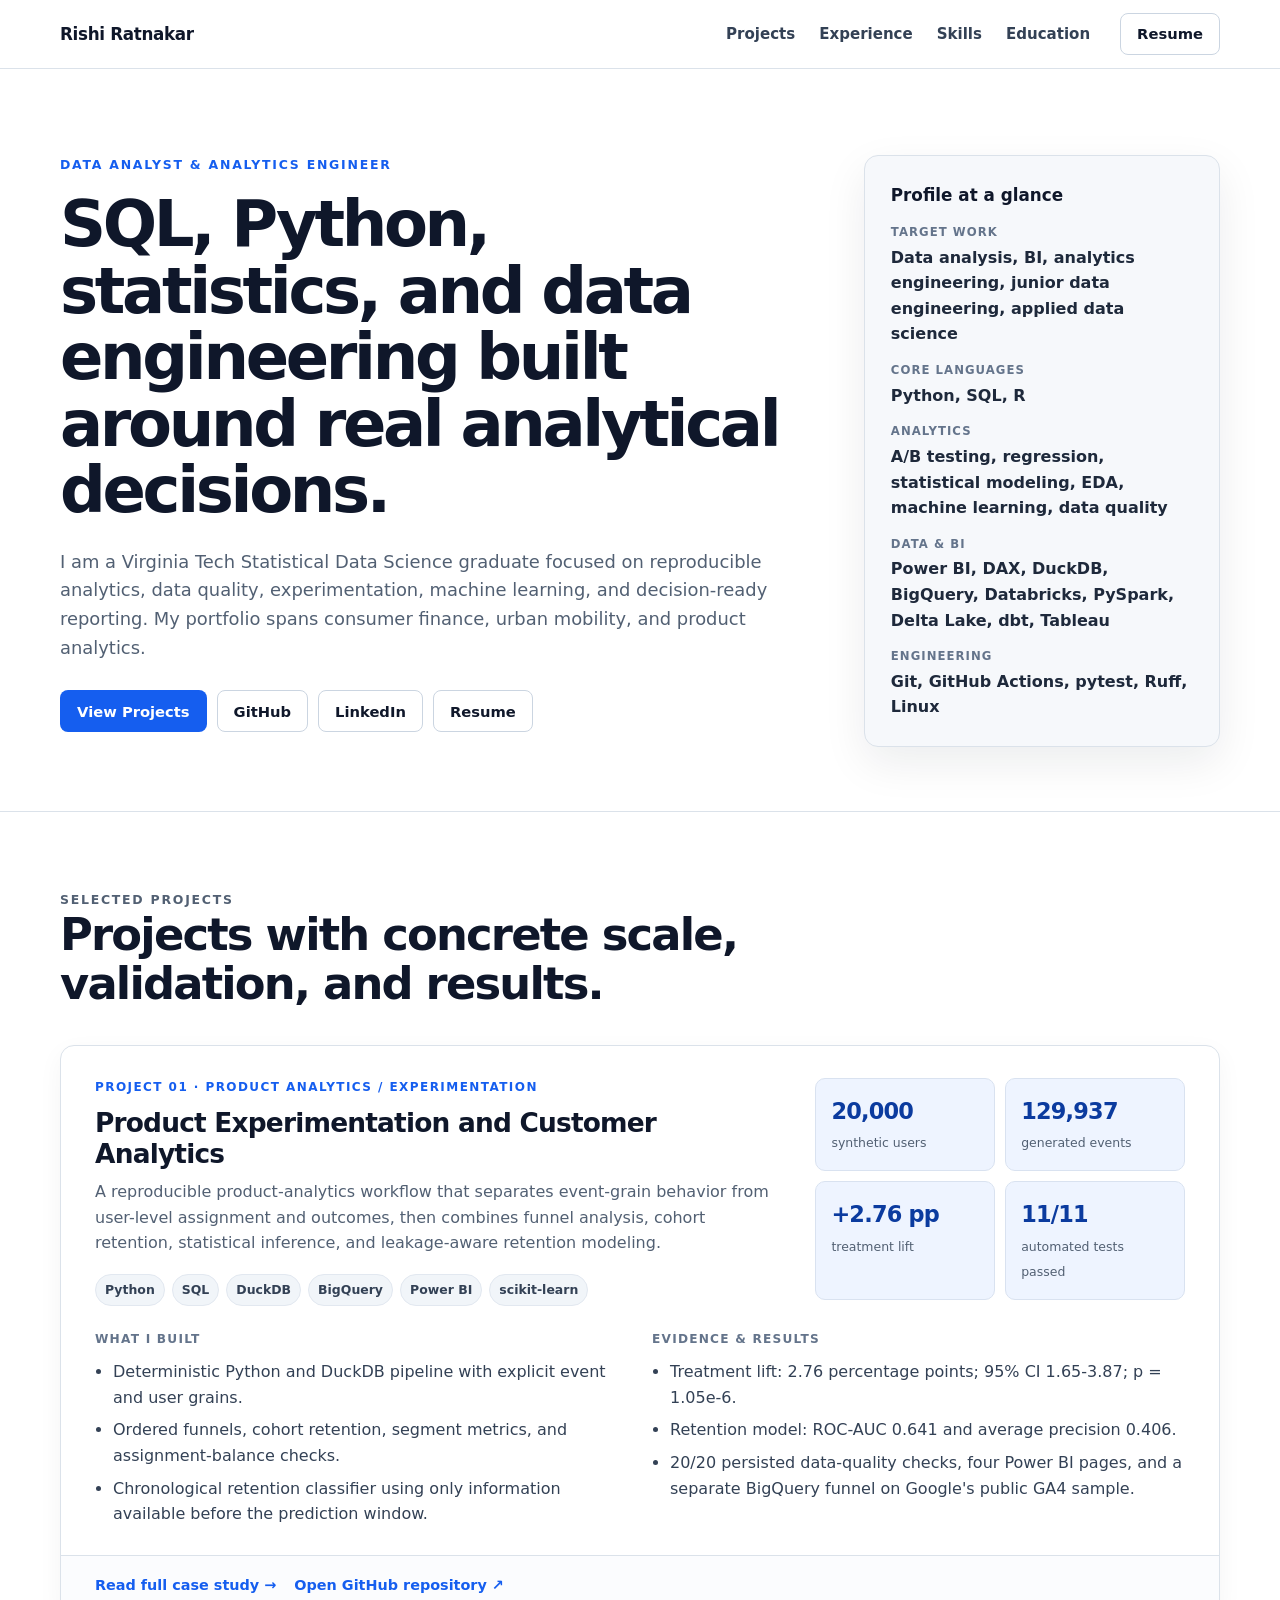
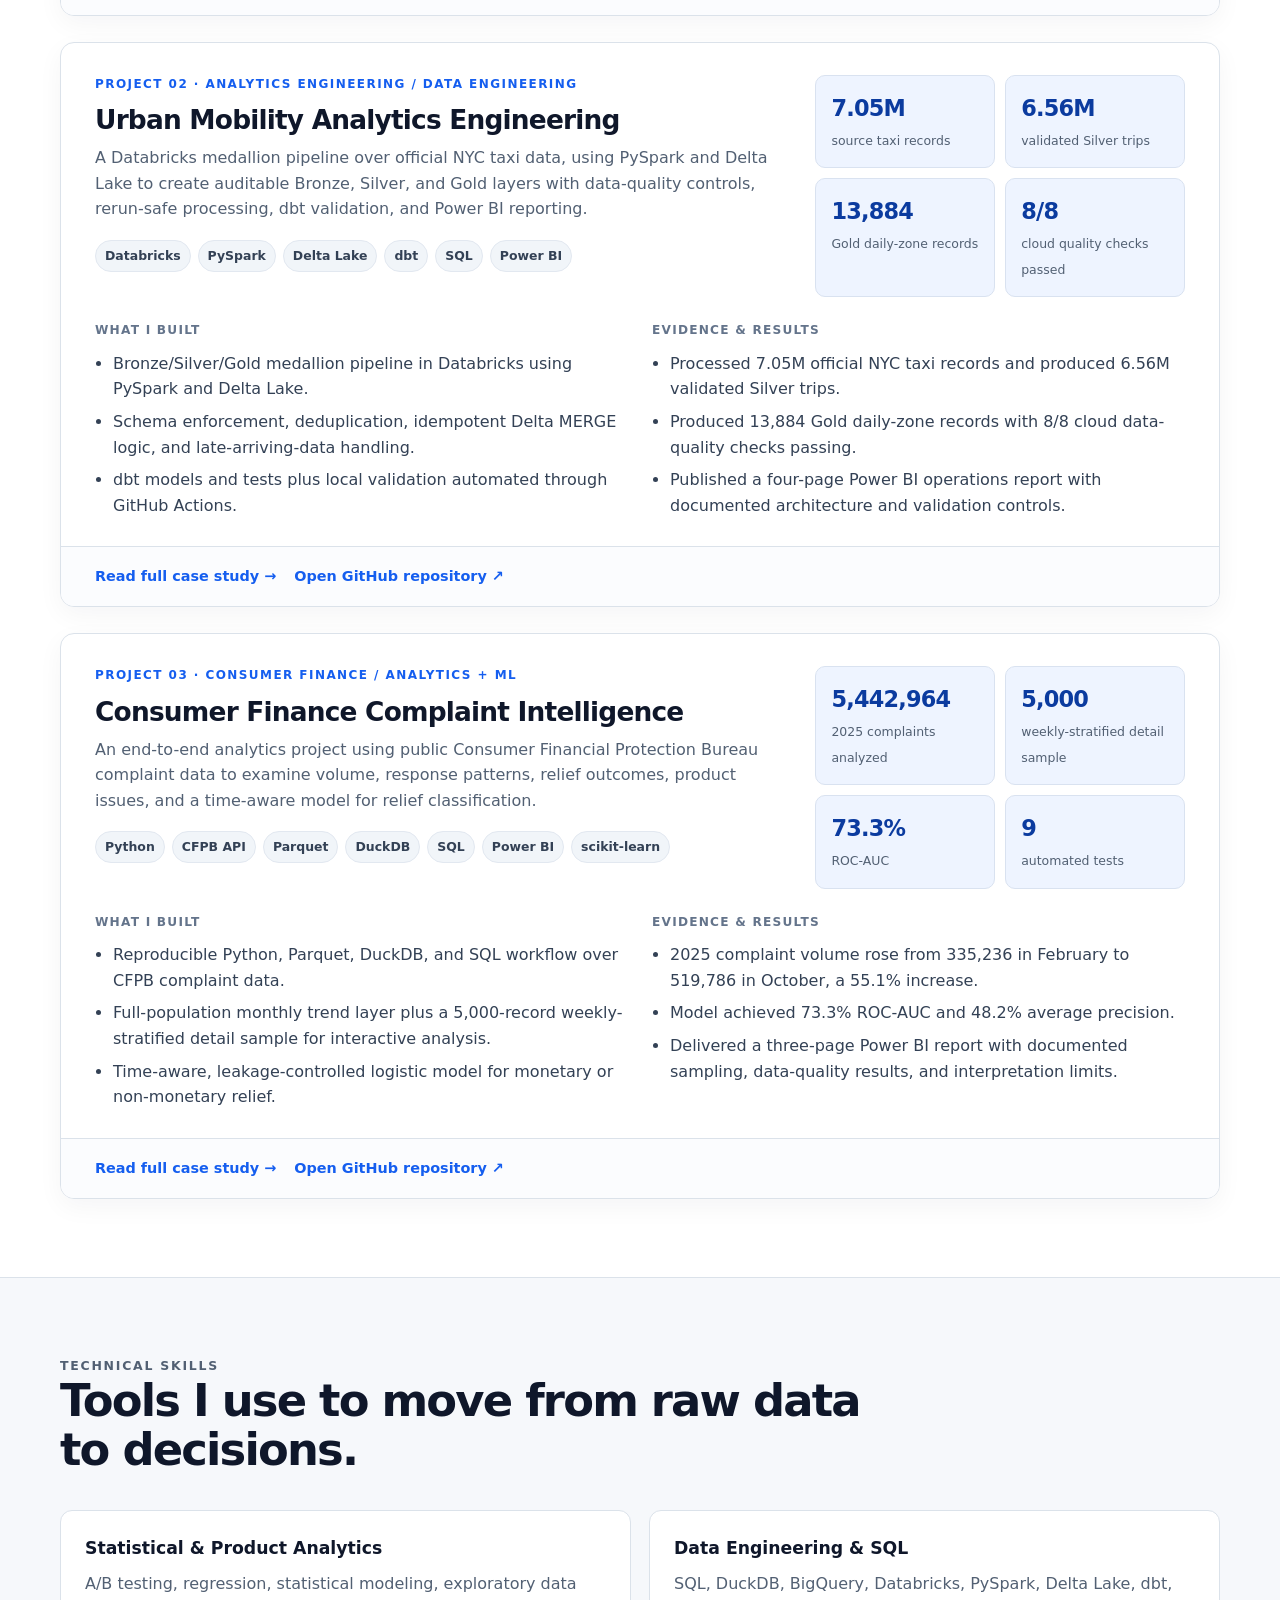
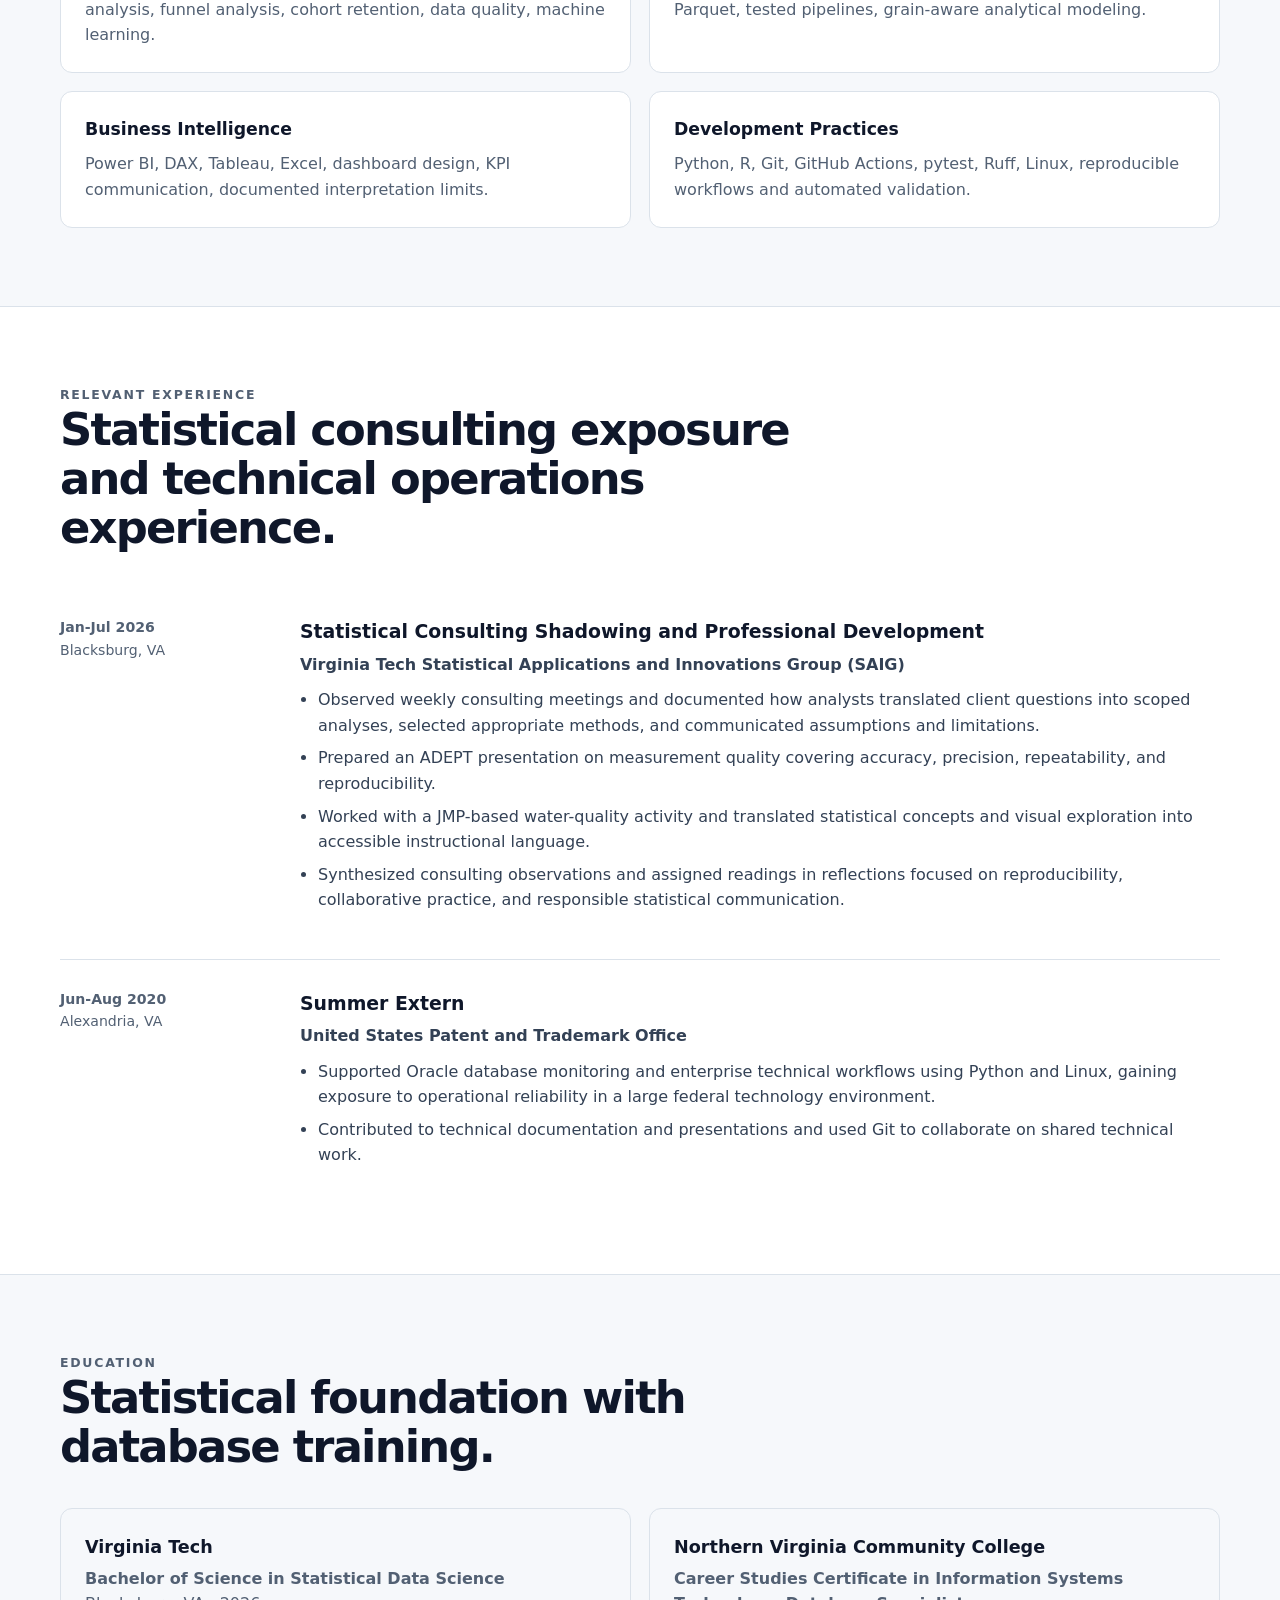
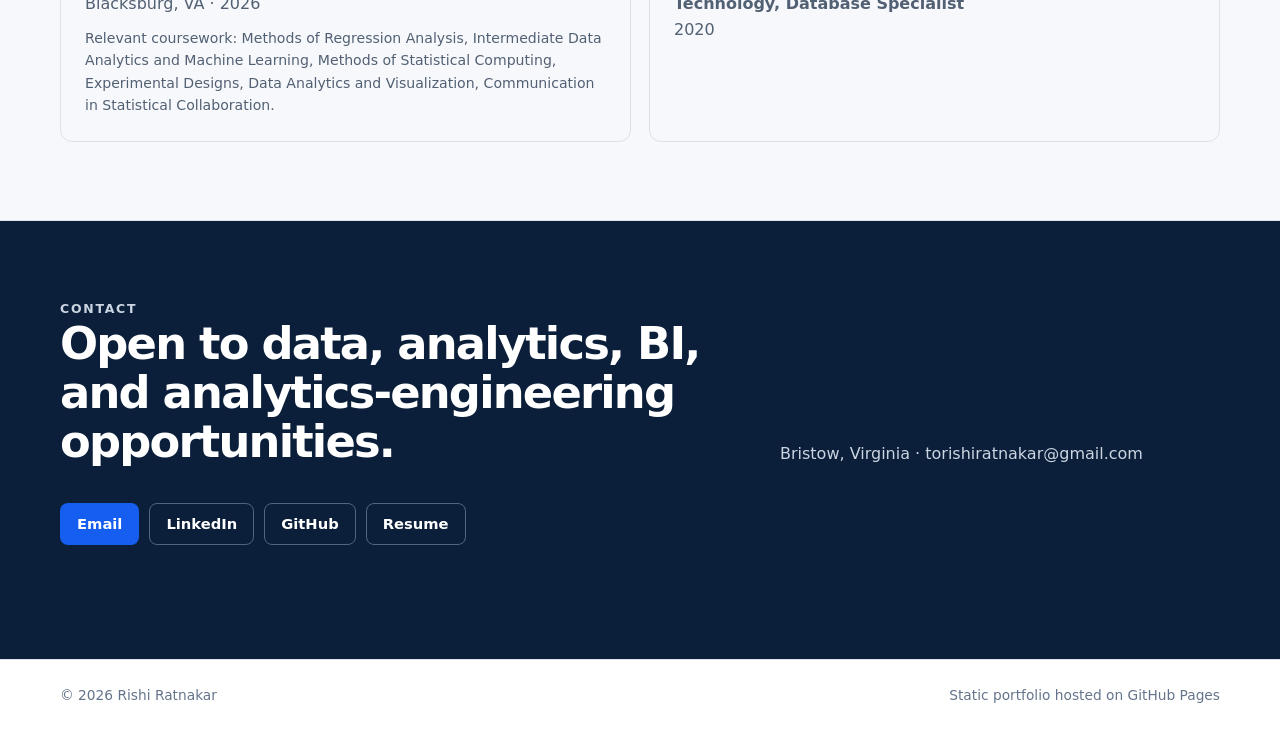
==== commit 69c49f62: "Updated webpage" ====
--- a/index.html
+++ b/index.html
@@ -30,11 +30,6 @@
         <a class="button button-secondary" href="https://www.linkedin.com/in/rishi-ratnakar/" target="_blank" rel="noopener">LinkedIn</a>
         <a class="button button-secondary" href="resume.pdf" target="_blank" rel="noopener">Resume</a>
       </div>
-      <div class="quick-facts">
-        <div class="fact"><strong>3</strong><span>completed portfolio projects</span></div>
-        <div class="fact"><strong>7.05M</strong><span>NYC taxi source records engineered</span></div>
-        <div class="fact"><strong>5.44M</strong><span>2025 CFPB complaints analyzed</span></div>
-      </div>
     </div>
     <aside class="profile-panel" aria-label="Profile summary">
       <h2>Profile at a glance</h2>
@@ -51,9 +46,8 @@
 
 <section class="section" id="projects">
   <div class="shell">
-    <div class="section-head">
+    <div class="section-head section-head-single">
       <div><p class="kicker">Selected Projects</p><h2>Projects with concrete scale, validation, and results.</h2></div>
-      <p>Each project below shows the business question, implementation, measurable outputs, and technical controls so a reviewer can understand the work without opening the repository first.</p>
     </div>
     <div class="projects">
 
@@ -129,7 +123,7 @@
 
 <section class="section section-muted" id="skills">
   <div class="shell">
-    <div class="section-head"><div><p class="kicker">Technical Skills</p><h2>Tools I use to move from raw data to decisions.</h2></div><p>The emphasis is on reproducible analysis, trustworthy metrics, and clearly documented implementation.</p></div>
+    <div class="section-head section-head-single"><div><p class="kicker">Technical Skills</p><h2>Tools I use to move from raw data to decisions.</h2></div></div>
     <div class="grid-2">
       <article class="cap-card"><h3>Statistical & Product Analytics</h3><p>A/B testing, regression, statistical modeling, exploratory data analysis, funnel analysis, cohort retention, data quality, machine learning.</p></article>
       <article class="cap-card"><h3>Data Engineering & SQL</h3><p>SQL, DuckDB, BigQuery, Databricks, PySpark, Delta Lake, dbt, Parquet, tested pipelines, grain-aware analytical modeling.</p></article>
@@ -141,7 +135,7 @@
 
 <section class="section" id="experience">
   <div class="shell">
-    <div class="section-head"><div><p class="kicker">Relevant Experience</p><h2>Statistical consulting exposure and technical operations experience.</h2></div><p>Experience from my current resume, presented without inflating shadowing or externship responsibilities.</p></div>
+    <div class="section-head section-head-single"><div><p class="kicker">Relevant Experience</p><h2>Statistical consulting exposure and technical operations experience.</h2></div></div>
     <div class="timeline">
       <article class="role"><div class="role-meta"><strong>Jan-Jul 2026</strong><br>Blacksburg, VA</div><div><h3>Statistical Consulting Shadowing and Professional Development</h3><div class="org">Virginia Tech Statistical Applications and Innovations Group (SAIG)</div><ul><li>Observed weekly consulting meetings and documented how analysts translated client questions into scoped analyses, selected appropriate methods, and communicated assumptions and limitations.</li><li>Prepared an ADEPT presentation on measurement quality covering accuracy, precision, repeatability, and reproducibility.</li><li>Worked with a JMP-based water-quality activity and translated statistical concepts and visual exploration into accessible instructional language.</li><li>Synthesized consulting observations and assigned readings in reflections focused on reproducibility, collaborative practice, and responsible statistical communication.</li></ul></div></article>
       <article class="role"><div class="role-meta"><strong>Jun-Aug 2020</strong><br>Alexandria, VA</div><div><h3>Summer Extern</h3><div class="org">United States Patent and Trademark Office</div><ul><li>Supported Oracle database monitoring and enterprise technical workflows using Python and Linux, gaining exposure to operational reliability in a large federal technology environment.</li><li>Contributed to technical documentation and presentations and used Git to collaborate on shared technical work.</li></ul></div></article>
@@ -151,7 +145,7 @@
 
 <section class="section section-muted" id="education">
   <div class="shell">
-    <div class="section-head"><div><p class="kicker">Education</p><h2>Statistical foundation with database training.</h2></div><p>Education is shown exactly according to the resume provided for this portfolio.</p></div>
+    <div class="section-head section-head-single"><div><p class="kicker">Education</p><h2>Statistical foundation with database training.</h2></div></div>
     <div class="edu-grid">
       <article class="edu-card"><h3>Virginia Tech</h3><p><strong>Bachelor of Science in Statistical Data Science</strong><br>Blacksburg, VA · 2026</p><p class="coursework">Relevant coursework: Methods of Regression Analysis, Intermediate Data Analytics and Machine Learning, Methods of Statistical Computing, Experimental Designs, Data Analytics and Visualization, Communication in Statistical Collaboration.</p></article>
       <article class="edu-card"><h3>Northern Virginia Community College</h3><p><strong>Career Studies Certificate in Information Systems Technology, Database Specialist</strong><br>2020</p></article>
--- a/styles.css
+++ b/styles.css
@@ -33,8 +33,6 @@
 h1{font-size:clamp(2.45rem,5vw,4.5rem);line-height:1.04;letter-spacing:-.052em;margin:0 0 24px;max-width:900px}
 .hero-lede{font-size:1.12rem;color:var(--muted);max-width:770px;margin:0 0 28px}
 .actions{display:flex;flex-wrap:wrap;gap:10px;margin:0 0 36px}
-.quick-facts{display:grid;grid-template-columns:repeat(3,1fr);gap:12px}
-.fact{border-top:2px solid var(--ink);padding-top:12px}.fact strong{display:block;font-size:1.35rem;letter-spacing:-.03em}.fact span{display:block;color:var(--muted);font-size:.88rem;margin-top:4px}
 .profile-panel{border:1px solid var(--line);border-radius:14px;padding:26px;background:var(--soft);box-shadow:var(--shadow)}
 .profile-panel h2{font-size:1.05rem;margin:0 0 14px}
 .profile-panel dl{margin:0;display:grid;gap:14px}.profile-panel dt{font-size:.73rem;text-transform:uppercase;letter-spacing:.09em;font-weight:800;color:#64748b}.profile-panel dd{margin:3px 0 0;font-weight:650;color:#1e293b}
@@ -42,6 +40,8 @@
 .section-muted{background:var(--soft);border-top:1px solid var(--line);border-bottom:1px solid var(--line)}
 .section-head{display:grid;grid-template-columns:minmax(0,1fr) minmax(280px,440px);gap:40px;align-items:end;margin-bottom:36px}
 .section-head h2{font-size:clamp(2rem,3.5vw,3rem);line-height:1.1;letter-spacing:-.04em;margin:0}.section-head p{margin:0;color:var(--muted)}
+.section-head-single{grid-template-columns:minmax(0,820px);gap:0}
+.hero .actions{margin-bottom:0}
 .projects{display:grid;gap:26px}
 .project{border:1px solid var(--line);border-radius:14px;overflow:hidden;background:white;box-shadow:0 8px 26px rgba(15,23,42,.045)}
 .project-top{display:grid;grid-template-columns:minmax(0,1.3fr) minmax(300px,.7fr);gap:34px;padding:32px 34px 24px}
@@ -63,4 +63,4 @@
 .results-table{width:100%;border-collapse:collapse;margin-top:16px;font-size:.92rem}.results-table th,.results-table td{padding:11px 12px;border-bottom:1px solid var(--line);text-align:left}.results-table th{font-size:.78rem;text-transform:uppercase;letter-spacing:.07em;color:#64748b}.results-table td:last-child{font-weight:700}
 .callout{border-left:4px solid var(--blue);background:var(--soft-blue);padding:18px 20px;margin:22px 0;color:#1e3a5f}
 @media(max-width:900px){.hero-grid,.section-head,.project-top,.case-grid{grid-template-columns:1fr}.profile-panel{max-width:680px}.project-details{grid-template-columns:1fr}.role{grid-template-columns:1fr;gap:8px}.sidebar{position:static}.nav-links{display:none}}
-@media(max-width:650px){.shell{width:min(var(--max),calc(100% - 28px))}.hero{padding:58px 0 44px}.section{padding:58px 0}.quick-facts,.metrics,.grid-2,.edu-grid{grid-template-columns:1fr}.project-top,.project-details,.project-footer{padding-left:20px;padding-right:20px}.project-footer{align-items:flex-start;flex-direction:column;gap:8px}.nav{gap:12px}.brand{font-size:.98rem}.button{padding:0 12px}.case-hero{padding:48px 0 34px}}
+@media(max-width:650px){.shell{width:min(var(--max),calc(100% - 28px))}.hero{padding:58px 0 44px}.section{padding:58px 0}.metrics,.grid-2,.edu-grid{grid-template-columns:1fr}.project-top,.project-details,.project-footer{padding-left:20px;padding-right:20px}.project-footer{align-items:flex-start;flex-direction:column;gap:8px}.nav{gap:12px}.brand{font-size:.98rem}.button{padding:0 12px}.case-hero{padding:48px 0 34px}}
